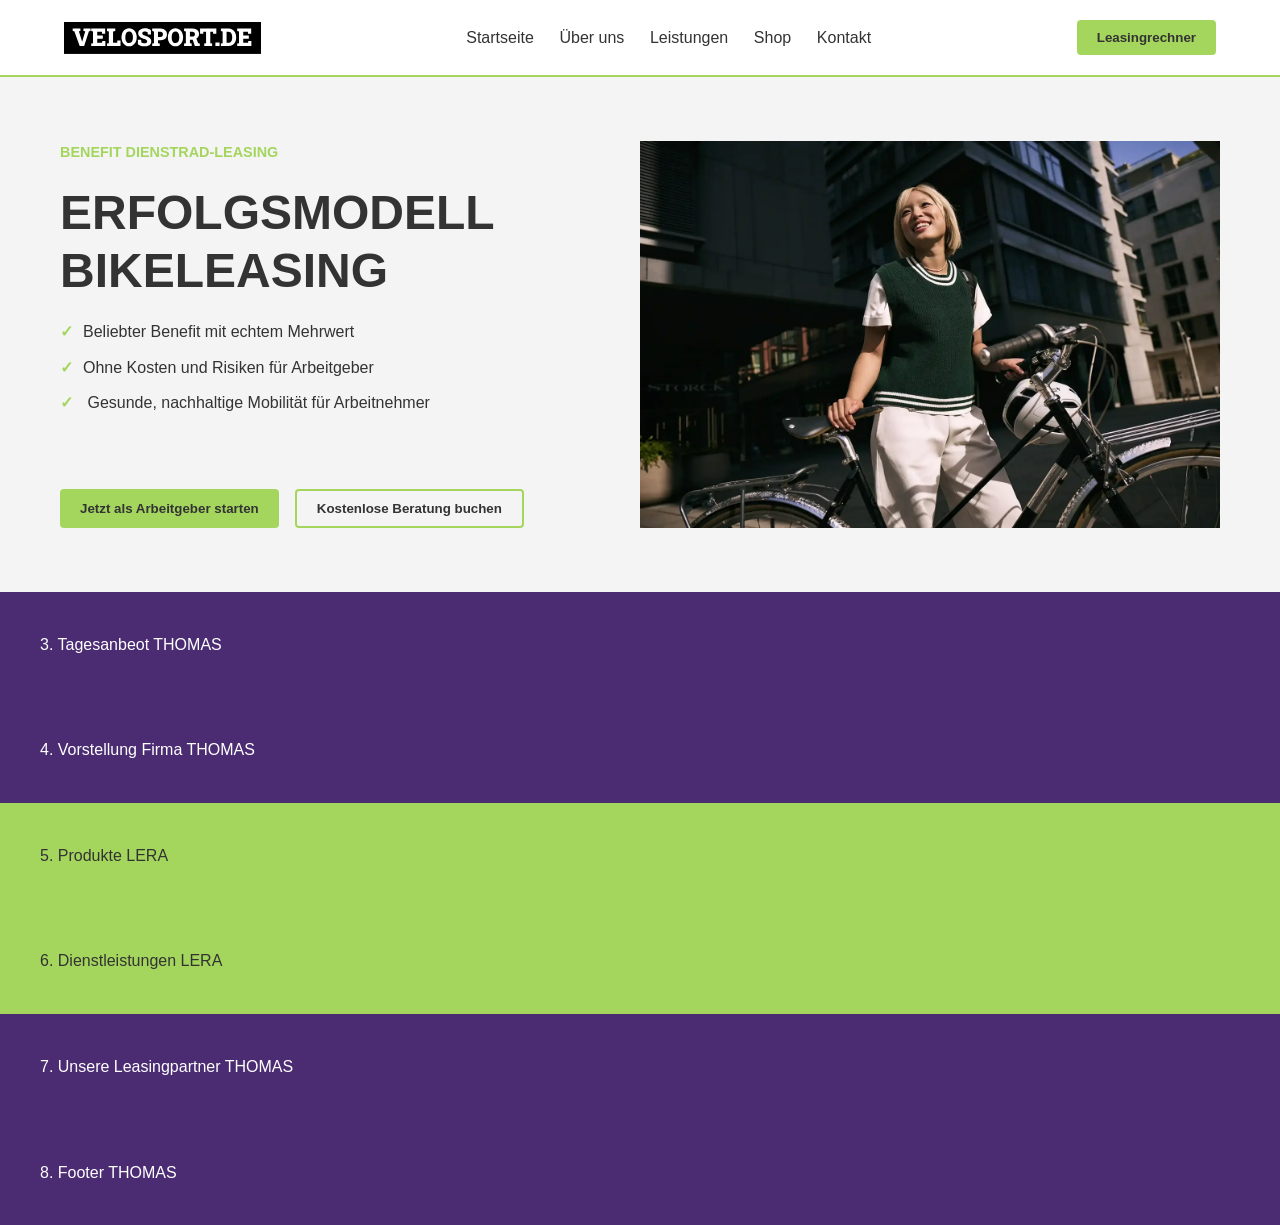
==== index.html @ 78e39562 "Merge pull request #1 from LeraChuiko/feature/header-hero add Header and Hero blocks" ====
<!doctype html>
<html lang="en">
    <head>
        <meta charset="UTF-8" />
        <link rel="stylesheet" href="style.css" />
        <title>Velosport</title>
    </head>
    <body>
        <header class="header">
            <a href="#" class="logo">
                <img src="images/logo.svg" alt="Velosport Logo" />
            </a>
            <nav class="nav-menu">
                <a href="#">Startseite</a>
                <a href="#">Über uns</a>
                <a href="#">Leistungen</a>
                <a href="#">Shop</a>
                <a href="#">Kontakt</a>
            </nav>
            <button class="btn-primary">Leasingrechner</button>
        </header>

        <main>
            <section class="hero">
                <div class="container hero-container">
                    <div class="hero-content">
                        <span class="hero-subtitle"
                            >BENEFIT DIENSTRAD-LEASING</span
                        >
                        <h1>ERFOLGSMODELL BIKELEASING</h1>
                        <ul class="hero-features">
                            <li>Beliebter Benefit mit echtem Mehrwert</li>
                            <li>Ohne Kosten und Risiken für Arbeitgeber</li>
                            <li>
                                Gesunde, nachhaltige Mobilität für Arbeitnehmer
                            </li>
                        </ul>
                        <div class="hero-buttons">
                            <button class="btn-primary">
                                Jetzt als Arbeitgeber starten
                            </button>
                            <button class="btn-secondary">
                                Kostenlose Beratung buchen
                            </button>
                        </div>
                    </div>

                    <div class="hero-image">
                        <img src="images/hero.webp" alt="Person mit Fahrrad" />
                    </div>
                </div>
            </section>

            <section class="tagesanbeot">
                <p>3. Tagesanbeot THOMAS</p>
            </section>

            <section class="vorstellung">
                <p>4. Vorstellung Firma THOMAS</p>
            </section>

            <section class="produkte">
                <p>5. Produkte LERA</p>
            </section>

            <section class="dienstleistungen">
                <p>6. Dienstleistungen LERA</p>
            </section>

            <section class="partner">
                <p>7. Unsere Leasingpartner THOMAS</p>
            </section>
        </main>

        <footer class="footer">
            <p>8. Footer THOMAS</p>
        </footer>
    </body>
</html>
---- style.css ----
:root {
    /* Color Palette */
    --brand-green: #a4d65e; /* Primary button color */
    --brand-purple: #4b2c73; /* Header and navigation background */
    --brand-dark: #333333; /* Headings and primary text */
    --text-grey: #666666; /* Secondary text */
    --bg-light: #ffffff; /* Main background */
    --white: #ffffff;

    /* Typography */
    --font-main: 'Segoe UI', sans-serif;

    /* max contend Width */
    --container-width: 1200px;
}

/* Global Reset */
* {
    margin: 0;
    padding: 0;
    box-sizing: border-box;
}

body {
    display: flex;
    flex-direction: column;
    min-height: 100vh; /* min Height 100% of Window */
    font-family: var(--font-main);
    color: var(--brand-dark);
    background-color: var(--bg-light);
    line-height: 1.6;
}
main {
    flex: 1; /* Wenn genügend Inhalt vorhanden ist, befindet sich die Fußzeile am unteren Rand. */
}

/* Reusable Components */
.btn-primary {
    display: inline-block;
    padding: 10px 20px;
    background-color: var(--brand-green);
    color: var(--brand-dark); /* Text */
    text-decoration: none;
    border-radius: 4px;
    font-weight: bold;
    border: none;
    cursor: pointer;
}

.container {
    max-width: var(--container-width);
    margin: 0 auto;
    padding: 0 20px;
}

/* Hier können wir spielen */

/* 1. Header LERA */
.header {
    background-color: var(--white);
    border-bottom: 2px solid var(--brand-green);
    display: flex;
    justify-content: space-between;
    align-items: center;
    padding: 1.25rem 5%;
    position: sticky;
    top: 0;
    z-index: 1000;
}

.nav-menu {
    display: flex;
    gap: 2vw;
}

.nav-menu a {
    text-decoration: none;
    color: var(--brand-dark);
    font-weight: 300;
}

.nav-menu a:hover {
    color: #6a1b9a;
}

.logo img {
    height: 2rem;
    display: flex;
    align-items: center;
}

.btn-primary:hover {
    box-shadow: 0 4px 8px rgba(0, 0, 0, 0.2);
}

/* 2. Hero LERA */
.hero {
    background-color: #f4f4f4;
    padding: 4rem 0;
}

.hero-container {
    display: flex;
    align-items: stretch;
    max-width: 75rem;
}

.hero-content {
    flex: 1;
    display: flex;
    flex-direction: column;
    justify-content: space-between;
    min-height: 20rem;
}

.hero-image {
    flex: 1;
    overflow: hidden;
    min-height: 20rem;
}

.hero-image img {
    width: 100%;
    height: 100%;
    object-fit: cover;
    display: block;
}

.hero-subtitle {
    color: var(--brand-green);
    font-weight: 700;
    text-transform: uppercase;
    font-size: 0.9rem;
}

h1 {
    font-size: 3rem;
    margin: 20px 0;
    line-height: 1.2;
}

.hero-features {
    list-style: none;
    margin-bottom: 1.875rem;
}

.hero-features li {
    margin-bottom: 0.625rem;
}

.hero-features li::before {
    content: '✓';
    color: var(--brand-green);
    margin-right: 0.625rem;
    font-weight: bold;
}

.hero-buttons {
    display: flex;
    gap: 1rem;
    margin-top: auto;
}

.btn-secondary {
    background-color: transparent;
    color: var(--brand-dark);
    border: 0.125rem solid var(--brand-green);
    padding: 0.625rem 1.25rem;
    cursor: pointer;
    font-weight: 500;
    font-weight: bold;
    border-radius: 0.25rem;
}

.btn-secondary:hover {
    background-color: var(--brand-green);
    color: var(--brand-dark);
    box-shadow: 0 0.25rem 0.5rem rgba(0, 0, 0, 0.2);
}

@media (max-width: 62rem) {
    .header {
        flex-direction: column;
        gap: 1.5rem;
        padding: 1rem 5%;
    }
    .logo {
        width: 100%;
        display: flex;
        justify-content: center;
    }

    .logo img {
        width: 90%;
        height: auto;
        max-width: 18.75rem;
    }

    .nav-menu {
        flex-direction: row;
        gap: 1.5rem;
        justify-content: center;
        flex-wrap: wrap;
    }

    .hero-container {
        flex-direction: column-reverse;
        padding: 1.5rem 1rem;
    }

    .hero-image {
        width: 100%;
        min-height: 15rem;
    }

    .hero-content {
        width: 100%;
        min-height: auto;
        margin-top: 1.5rem;
    }

    .hero-buttons {
        flex-direction: column;
        width: 100%;
        margin-top: 2rem;
    }

    .hero-buttons button {
        width: 100%;
    }

    .btn-primary,
    .btn-secondary {
        min-height: 2.75rem;
        display: flex;
        align-items: center;
        justify-content: center;
        padding: 0 1.5rem;
        font-size: 1rem;
        border-radius: 0.25rem;
    }

    .hero-subtitle {
        font-size: 2rem;
        letter-spacing: 0.05rem;
        margin-bottom: 1rem;
        display: block;
        margin: 0 0 0;
    }
}

/* 3. Tagesanbeot THOMAS */
.tagesanbeot {
    background-color: var(--brand-purple);
    color: var(--white);
    padding: 40px;
}

/* 4. Vorstellung Firma THOMAS */
.vorstellung {
    background-color: var(--brand-purple);
    color: var(--white);
    padding: 40px;
}

/* 5. Producte LERA */
.produkte {
    background-color: var(--brand-green);
    padding: 40px;
}

/* 6. Dienstleistungen LERA */
.dienstleistungen {
    background-color: var(--brand-green);
    padding: 40px;
}

/* 7. Unsere Leasingpartner THOMAS */
.partner {
    background-color: var(--brand-purple);
    color: var(--white);
    padding: 40px;
}

/* 8. Footer: Thomas */
.footer {
    background-color: var(--brand-purple);
    color: var(--white);
    padding: 40px;
}
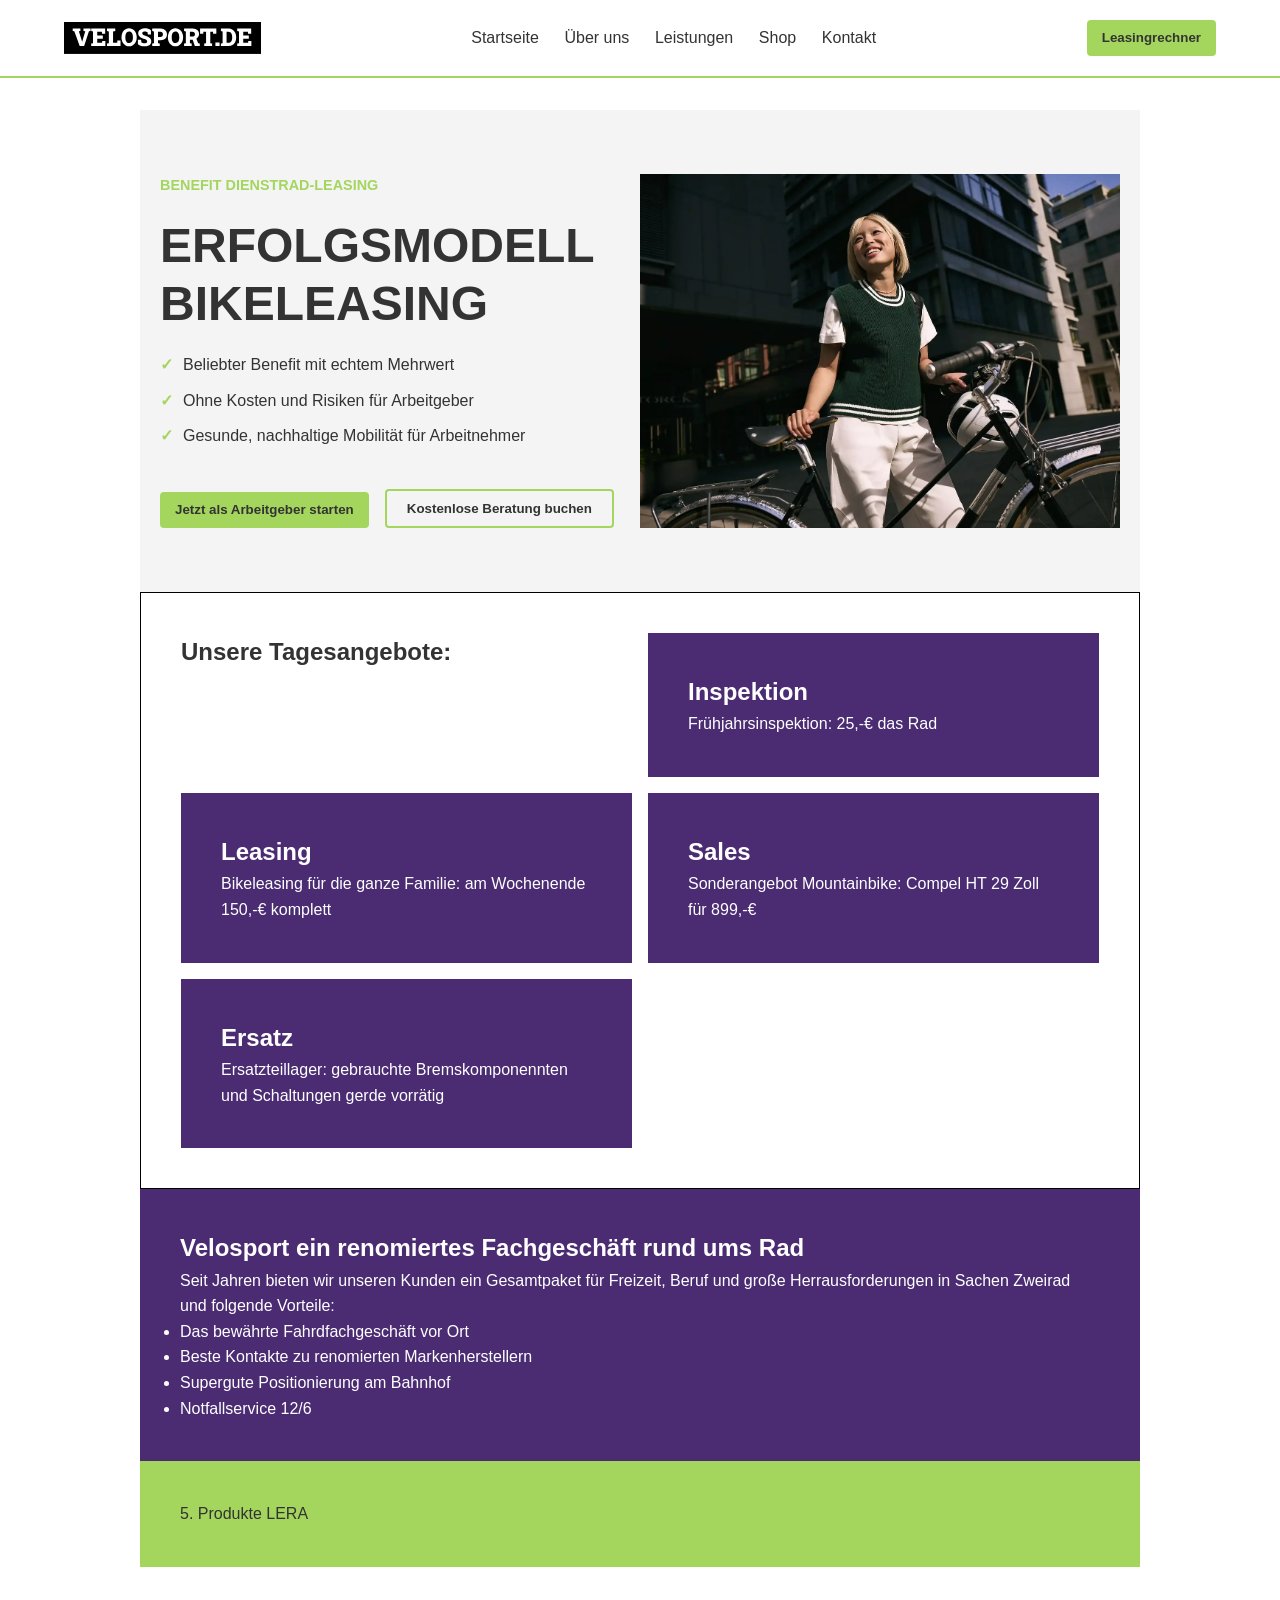
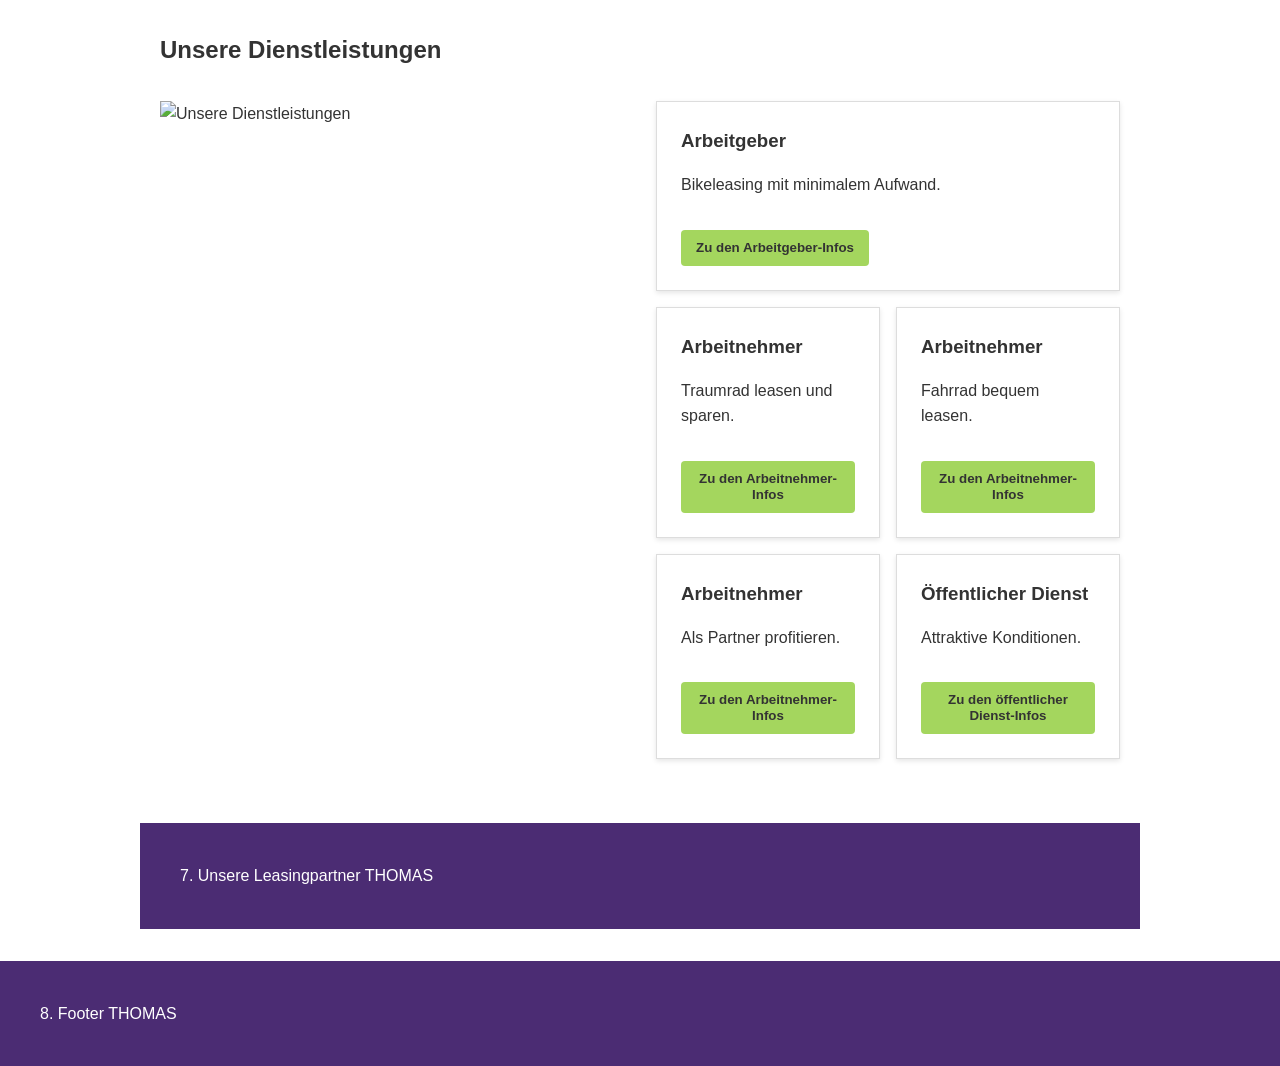
==== commit 0e7ef283: "Merge pull request #5 from LeraChuiko/feature/products-services Services is ready" ====
--- a/index.html
+++ b/index.html
@@ -31,8 +31,7 @@
                         <ul class="hero-features">
                             <li>Beliebter Benefit mit echtem Mehrwert</li>
                             <li>Ohne Kosten und Risiken für Arbeitgeber</li>
-                            <li>
-                                Gesunde, nachhaltige Mobilität für Arbeitnehmer
+                            <li>Gesunde, nachhaltige Mobilität für Arbeitnehmer
                             </li>
                         </ul>
                         <div class="hero-buttons">
@@ -51,24 +50,71 @@
                 </div>
             </section>
 
-            <section class="tagesanbeot">
-                <p>3. Tagesanbeot THOMAS</p>
-            </section>
+            <section class="offer-container">
+                  <h2>Unsere Tagesangebote:</h2>
+                  <article class="offers">
+                    <h2>Inspektion</h2>
+                    <p>Frühjahrsinspektion: 25,-€ das Rad</p>
+                </article>
+                <article class="offers">
+                    <h2>Leasing</h2>
+                    <p>Bikeleasing für die ganze Familie: am Wochenende 150,-€ komplett</p>
+                </article>
+                 <article class="offers">
+                    <h2>Sales</h2>
+                    <p>Sonderangebot Mountainbike: Compel HT 29 Zoll für 899,-€</p>
+                 </article>
+                <article class="offers">
+                    <h2>Ersatz</h2>
+                    <p>Ersatzteillager: gebrauchte Bremskomponennten und Schaltungen gerde vorrätig</p>
+                </article>
+      </section>
 
-            <section class="vorstellung">
-                <p>4. Vorstellung Firma THOMAS</p>
-            </section>
+           <section class="introduction">
+        <h2>Velosport ein renomiertes Fachgeschäft rund ums Rad</h2>
+        <p>Seit Jahren bieten wir unseren Kunden ein Gesamtpaket für Freizeit, Beruf und große Herrausforderungen in Sachen Zweirad und folgende Vorteile:</p>
+         <p>
+                <ul>
+                    <li>Das bewährte Fahrdfachgeschäft vor Ort</li>
+                    <li>Beste Kontakte zu renomierten Markenherstellern</li>
+                    <li>Supergute Positionierung am Bahnhof</li>
+                    <li>Notfallservice 12/6</li>
+                </ul>
+             </p>   
+
+
+      </section>
+
 
             <section class="produkte">
                 <p>5. Produkte LERA</p>
             </section>
 
             <section class="dienstleistungen">
-                <p>6. Dienstleistungen LERA</p>
+                <div class="container">
+                    <h2>Unsere Dienstleistungen</h2>
+
+                    <div class="services-wrapper">
+                        <div class="services-image">
+                            <img
+                                src="images/dienstleistungen.jpg"
+                                alt="Unsere Dienstleistungen"
+                            />
+                        </div>
+                    
+                        <div class="services-grid">
+                            <div class="service-card"><h3>Arbeitgeber</h3><p>Bikeleasing mit minimalem Aufwand.</p> <button class="btn-primary">Zu den Arbeitgeber-Infos</button></div>
+                            <div class="service-card"><h3>Arbeitnehmer</h3><p>Traumrad leasen und sparen.</p><button class="btn-primary">Zu den Arbeitnehmer-Infos</button></div>
+                            <div class="service-card"><h3>Arbeitnehmer</h3><p>Fahrrad bequem leasen.</p><button class="btn-primary">Zu den Arbeitnehmer-Infos</button></div>
+                            <div class="service-card"><h3>Arbeitnehmer</h3><p>Als Partner profitieren.</p><button class="btn-primary">Zu den Arbeitnehmer-Infos</button></div>
+                            <div class="service-card"><h3>Öffentlicher Dienst</h3><p>Attraktive Konditionen.</p><button class="btn-primary">Zu den öffentlicher Dienst-Infos</button></div>
+                        </div>
+                    </div>
+                </div>
             </section>
 
             <section class="partner">
-                <p>7. Unsere Leasingpartner THOMAS</p>
+                <p>7. Unsere Leasingpartner THOMAS</p>
             </section>
         </main>
 
--- a/style.css
+++ b/style.css
@@ -32,12 +32,16 @@
 }
 main {
     flex: 1; /* Wenn genügend Inhalt vorhanden ist, befindet sich die Fußzeile am unteren Rand. */
+    width: 90%;
+    max-width: 1000px;
+    margin: 0 auto;
+    padding: 2rem 0;
 }
 
 /* Reusable Components */
 .btn-primary {
     display: inline-block;
-    padding: 10px 20px;
+    padding: 10px 15px;
     background-color: var(--brand-green);
     color: var(--brand-dark); /* Text */
     text-decoration: none;
@@ -45,6 +49,18 @@
     font-weight: bold;
     border: none;
     cursor: pointer;
+    font-size: 0, 5rem;
+    /* font-family: inherit;*/
+    text-align: center;
+    margin-top: auto;
+
+    white-space: normal;
+    line-height: 1.2;
+}
+
+button.btn-primary {
+    appearance: none;
+    -webkit-appearance: none;
 }
 
 .container {
@@ -250,19 +266,37 @@
 }
 
 /* 3. Tagesanbeot THOMAS */
-.tagesanbeot {
+.offers {
     background-color: var(--brand-purple);
     color: var(--white);
     padding: 40px;
 }
 
+.offer-container {
+    border: 1px solid black;
+    display: grid;
+    /*grid-template-columns: 1fr 1fr 1fr;*/
+    grid-template-columns: repeat(auto-fit, minmax(350px, 1fr));
+    /*grid-template-columns: repeat(3, 1fr);*/
+    /*grid-template-rows: 1fr 2fr;*/
+    gap: 1rem;
+    padding: 40px;
+}
+
+.offer {
+    background-color: white;
+    border: 1px solid #dddddd;
+    padding: 1.5rem;
+    text-align: center;
+    /* margin-bottom: 1rem; */
+}
+
 /* 4. Vorstellung Firma THOMAS */
-.vorstellung {
+.introduction {
     background-color: var(--brand-purple);
     color: var(--white);
     padding: 40px;
 }
-
 /* 5. Producte LERA */
 .produkte {
     background-color: var(--brand-green);
@@ -271,8 +305,66 @@
 
 /* 6. Dienstleistungen LERA */
 .dienstleistungen {
-    background-color: var(--brand-green);
-    padding: 40px;
+    padding: 4rem 0;
+}
+
+.services-wrapper {
+    display: grid;
+    grid-template-columns: 1fr 1fr;
+    gap: 2rem;
+    align-items: start;
+}
+
+.services-grid {
+    display: grid;
+    grid-template-columns: 1fr 1fr;
+    gap: 1rem;
+}
+
+.service-card:first-child {
+    grid-column: span 2;
+}
+
+.service-card {
+    background-color: var(--white);
+    border: 1px solid #ddd;
+    padding: 1.5rem;
+    box-shadow: 0 2px 5px rgba(0, 0, 0, 0.1);
+    text-align: left;
+    display: flex;
+    flex-direction: column;
+    align-items: flex-start;
+    gap: 1rem;
+    height: 100%;
+}
+.service-card:hover {
+    box-shadow: 0 8px 15px rgba(0, 0, 0, 0.2);
+    cursor: pointer;
+    border: 2px solid var(--brand-green);
+}
+
+.service-card p {
+    margin-bottom: 1rem;
+}
+
+.services-image {
+    height: 100%;
+}
+
+.services-image img {
+    width: 100%;
+    height: 100%;
+    object-fit: cover;
+    display: block;
+}
+.dienstleistungen h2 {
+    margin-bottom: 2rem;
+}
+
+@media (max-width: 768px) {
+    .services-wrapper {
+        grid-template-columns: 1fr;
+    }
 }
 
 /* 7. Unsere Leasingpartner THOMAS */
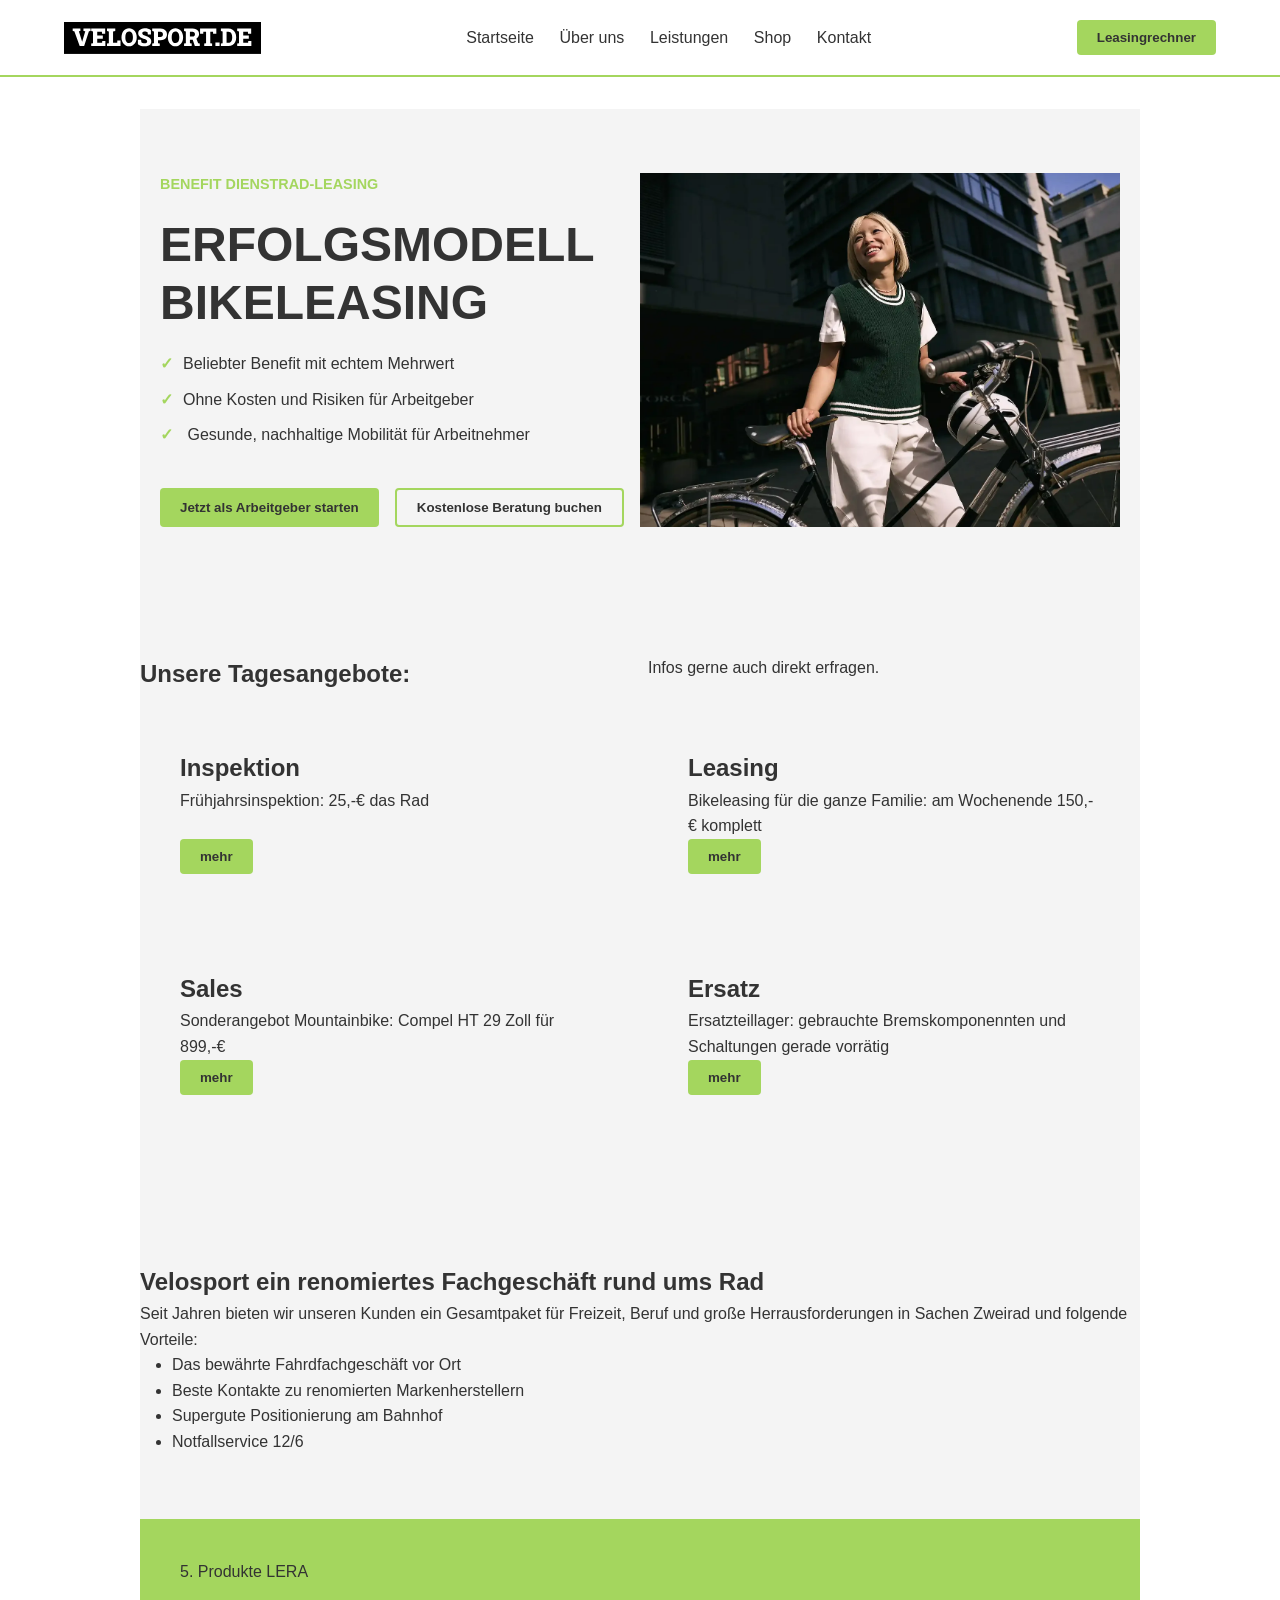
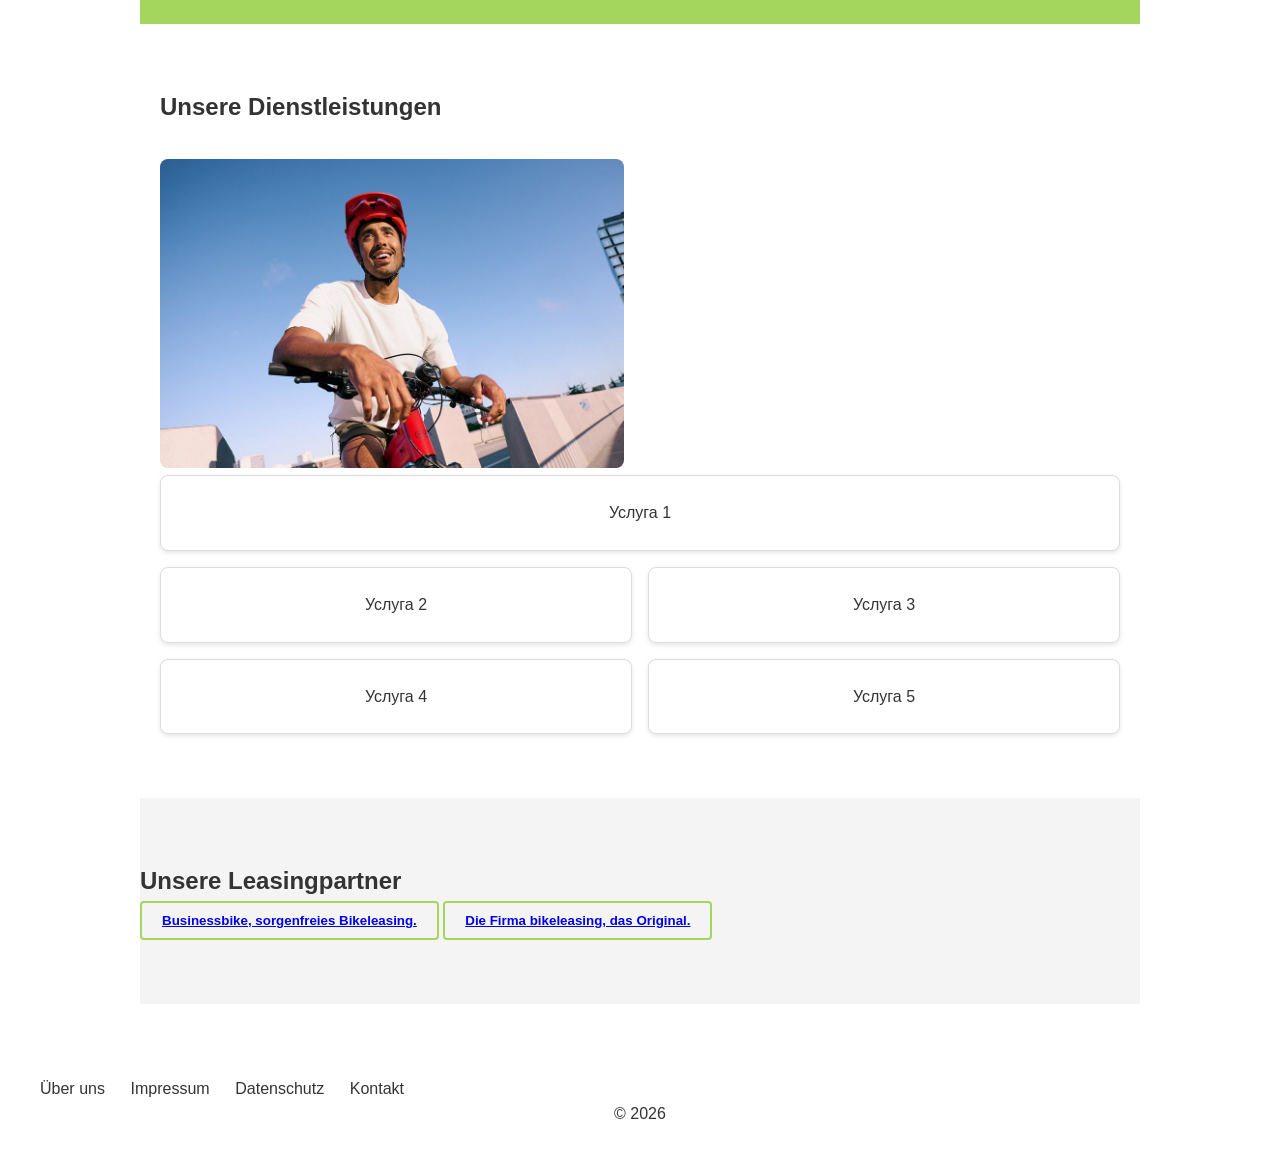
==== commit 56927822: "Add 7 u 8 Partner und Footer" ====
--- a/index.html
+++ b/index.html
@@ -24,14 +24,13 @@
             <section class="hero">
                 <div class="container hero-container">
                     <div class="hero-content">
-                        <span class="hero-subtitle"
-                            >BENEFIT DIENSTRAD-LEASING</span
-                        >
+                        <span class="hero-subtitle">BENEFIT DIENSTRAD-LEASING</span>
                         <h1>ERFOLGSMODELL BIKELEASING</h1>
                         <ul class="hero-features">
                             <li>Beliebter Benefit mit echtem Mehrwert</li>
                             <li>Ohne Kosten und Risiken für Arbeitgeber</li>
-                            <li>Gesunde, nachhaltige Mobilität für Arbeitnehmer
+                            <li>
+                                Gesunde, nachhaltige Mobilität für Arbeitnehmer
                             </li>
                         </ul>
                         <div class="hero-buttons">
@@ -52,38 +51,50 @@
 
             <section class="offer-container">
                   <h2>Unsere Tagesangebote:</h2>
-                  <article class="offers">
+                  <p>Infos gerne auch direkt erfragen.</p>
+                <article class="offers">
                     <h2>Inspektion</h2>
                     <p>Frühjahrsinspektion: 25,-€ das Rad</p>
+                    <br>
+                    <button class="btn-primary">
+                    mehr
+                  </button>
                 </article>
                 <article class="offers">
                     <h2>Leasing</h2>
                     <p>Bikeleasing für die ganze Familie: am Wochenende 150,-€ komplett</p>
+                    <button class="btn-primary">
+                    mehr
+                  </button>
                 </article>
                  <article class="offers">
                     <h2>Sales</h2>
                     <p>Sonderangebot Mountainbike: Compel HT 29 Zoll für 899,-€</p>
+                    <button class="btn-primary">
+                    mehr
+                  </button>
                  </article>
                 <article class="offers">
                     <h2>Ersatz</h2>
-                    <p>Ersatzteillager: gebrauchte Bremskomponennten und Schaltungen gerde vorrätig</p>
+                    <p>Ersatzteillager: gebrauchte Bremskomponennten und Schaltungen gerade vorrätig</p>
+                    <button class="btn-primary">
+                    mehr
+                  </button>
                 </article>
-      </section>
+             </section>
 
            <section class="introduction">
-        <h2>Velosport ein renomiertes Fachgeschäft rund ums Rad</h2>
-        <p>Seit Jahren bieten wir unseren Kunden ein Gesamtpaket für Freizeit, Beruf und große Herrausforderungen in Sachen Zweirad und folgende Vorteile:</p>
-         <p>
+            <h2>Velosport ein renomiertes Fachgeschäft rund ums Rad</h2>
+            <p>Seit Jahren bieten wir unseren Kunden ein Gesamtpaket für Freizeit, Beruf und große Herrausforderungen in Sachen Zweirad und folgende Vorteile:</p>
+            
                 <ul>
                     <li>Das bewährte Fahrdfachgeschäft vor Ort</li>
                     <li>Beste Kontakte zu renomierten Markenherstellern</li>
                     <li>Supergute Positionierung am Bahnhof</li>
                     <li>Notfallservice 12/6</li>
                 </ul>
-             </p>   
-
-
-      </section>
+                
+            </section>
 
 
             <section class="produkte">
@@ -101,25 +112,39 @@
                                 alt="Unsere Dienstleistungen"
                             />
                         </div>
-                    
-                        <div class="services-grid">
-                            <div class="service-card"><h3>Arbeitgeber</h3><p>Bikeleasing mit minimalem Aufwand.</p> <button class="btn-primary">Zu den Arbeitgeber-Infos</button></div>
-                            <div class="service-card"><h3>Arbeitnehmer</h3><p>Traumrad leasen und sparen.</p><button class="btn-primary">Zu den Arbeitnehmer-Infos</button></div>
-                            <div class="service-card"><h3>Arbeitnehmer</h3><p>Fahrrad bequem leasen.</p><button class="btn-primary">Zu den Arbeitnehmer-Infos</button></div>
-                            <div class="service-card"><h3>Arbeitnehmer</h3><p>Als Partner profitieren.</p><button class="btn-primary">Zu den Arbeitnehmer-Infos</button></div>
-                            <div class="service-card"><h3>Öffentlicher Dienst</h3><p>Attraktive Konditionen.</p><button class="btn-primary">Zu den öffentlicher Dienst-Infos</button></div>
-                        </div>
+                    </div>
+                    <div class="services-grid">
+                        <div class="service-card">Услуга 1</div>
+                        <div class="service-card">Услуга 2</div>
+                        <div class="service-card">Услуга 3</div>
+                        <div class="service-card">Услуга 4</div>
+                        <div class="service-card">Услуга 5</div>
                     </div>
                 </div>
             </section>
 
             <section class="partner">
-                <p>7. Unsere Leasingpartner THOMAS</p>
+                <h2>Unsere Leasingpartner</h2>
+                 
+                   <button class="btn-secondary">
+                      <a href="https://www.businessbike.de">Businessbike, sorgenfreies Bikeleasing.</a>
+                  </button>
+               
+                   <button class="btn-secondary">
+                   <a href="https://bikeleasing.de">Die Firma bikeleasing, das Original.</a>
+                  </button>
+                  
             </section>
         </main>
 
         <footer class="footer">
-            <p>8. Footer THOMAS</p>
+             <nav class="nav-menu">
+                <a href="#">Über uns</a>
+                <a href="#">Impressum</a>
+                <a href="#">Datenschutz</a>
+                <a href="#">Kontakt</a>
+            </nav>
+            <p>© 2026</p>
         </footer>
     </body>
 </html>
--- a/style.css
+++ b/style.css
@@ -41,7 +41,7 @@
 /* Reusable Components */
 .btn-primary {
     display: inline-block;
-    padding: 10px 15px;
+    padding: 10px 20px;
     background-color: var(--brand-green);
     color: var(--brand-dark); /* Text */
     text-decoration: none;
@@ -49,18 +49,6 @@
     font-weight: bold;
     border: none;
     cursor: pointer;
-    font-size: 0, 5rem;
-    /* font-family: inherit;*/
-    text-align: center;
-    margin-top: auto;
-
-    white-space: normal;
-    line-height: 1.2;
-}
-
-button.btn-primary {
-    appearance: none;
-    -webkit-appearance: none;
 }
 
 .container {
@@ -194,6 +182,7 @@
     box-shadow: 0 0.25rem 0.5rem rgba(0, 0, 0, 0.2);
 }
 
+
 @media (max-width: 62rem) {
     .header {
         flex-direction: column;
@@ -267,36 +256,46 @@
 
 /* 3. Tagesanbeot THOMAS */
 .offers {
-    background-color: var(--brand-purple);
-    color: var(--white);
+   /* background-color: var(--brand-purple);
+    color: var(--white);*/
     padding: 40px;
 }
 
 .offer-container {
-    border: 1px solid black;
     display: grid;
-    /*grid-template-columns: 1fr 1fr 1fr;*/
     grid-template-columns: repeat(auto-fit, minmax(350px, 1fr));
-    /*grid-template-columns: repeat(3, 1fr);*/
-    /*grid-template-rows: 1fr 2fr;*/
     gap: 1rem;
     padding: 40px;
+    background-color: #f4f4f4;
+    padding: 4rem 0;
+ 
 }
 
 .offer {
     background-color: white;
-    border: 1px solid #dddddd;
     padding: 1.5rem;
     text-align: center;
-    /* margin-bottom: 1rem; */
-}
+}
+
+button {
+  border-radius: 1rem;
+  border: 0.3rem solid color(gray); 
+}
+
 
 /* 4. Vorstellung Firma THOMAS */
 .introduction {
-    background-color: var(--brand-purple);
-    color: var(--white);
-    padding: 40px;
-}
+   /* background-color: var(--brand-purple);
+    color: var(--white);*/
+    padding: 40px;
+    background-color: #f4f4f4;
+    padding: 4rem 0;
+}
+
+.introduction ul {
+   padding: 0 2rem; 
+}
+
 /* 5. Producte LERA */
 .produkte {
     background-color: var(--brand-green);
@@ -305,62 +304,49 @@
 
 /* 6. Dienstleistungen LERA */
 .dienstleistungen {
-    padding: 4rem 0;
+    padding: 4rem 0; /* Отступ всего раздела от соседей сверху/снизу */
 }
 
 .services-wrapper {
     display: grid;
     grid-template-columns: 1fr 1fr;
-    gap: 2rem;
+    gap: 2rem; 
     align-items: start;
 }
 
 .services-grid {
     display: grid;
+
     grid-template-columns: 1fr 1fr;
     gap: 1rem;
 }
 
+
+/* Делаем первую услугу «главной» на всю ширину */
 .service-card:first-child {
     grid-column: span 2;
 }
 
+/* Оформление самих «плиток» */
 .service-card {
     background-color: var(--white);
     border: 1px solid #ddd;
     padding: 1.5rem;
-    box-shadow: 0 2px 5px rgba(0, 0, 0, 0.1);
-    text-align: left;
-    display: flex;
-    flex-direction: column;
-    align-items: flex-start;
-    gap: 1rem;
-    height: 100%;
-}
-.service-card:hover {
-    box-shadow: 0 8px 15px rgba(0, 0, 0, 0.2);
-    cursor: pointer;
-    border: 2px solid var(--brand-green);
-}
-
-.service-card p {
-    margin-bottom: 1rem;
-}
-
-.services-image {
-    height: 100%;
-}
-
+    border-radius: 8px;
+    box-shadow: 0 2px 5px rgba(0,0,0,0.1);
+    text-align: center;
+}
+
+/* Чтобы картинка не улетала */
 .services-image img {
     width: 100%;
-    height: 100%;
-    object-fit: cover;
-    display: block;
+    height: auto;
+    border-radius: 8px;
 }
 .dienstleistungen h2 {
     margin-bottom: 2rem;
 }
-
+/* Адаптивность: на мобильных всё схлопнется в одну колонку */
 @media (max-width: 768px) {
     .services-wrapper {
         grid-template-columns: 1fr;
@@ -369,14 +355,17 @@
 
 /* 7. Unsere Leasingpartner THOMAS */
 .partner {
-    background-color: var(--brand-purple);
-    color: var(--white);
-    padding: 40px;
+   /* background-color: var(--brand-purple);
+    color: var(--white);*/
+    padding: 40px;
+    background-color: #f4f4f4;
+    padding: 4rem 0;
 }
 
 /* 8. Footer: Thomas */
 .footer {
-    background-color: var(--brand-purple);
-    color: var(--white);
-    padding: 40px;
-}
+    /*background-color: var(--brand-purple);*/
+    /*color: var(--white);*/
+    padding: 40px;
+    text-align: center;
+}
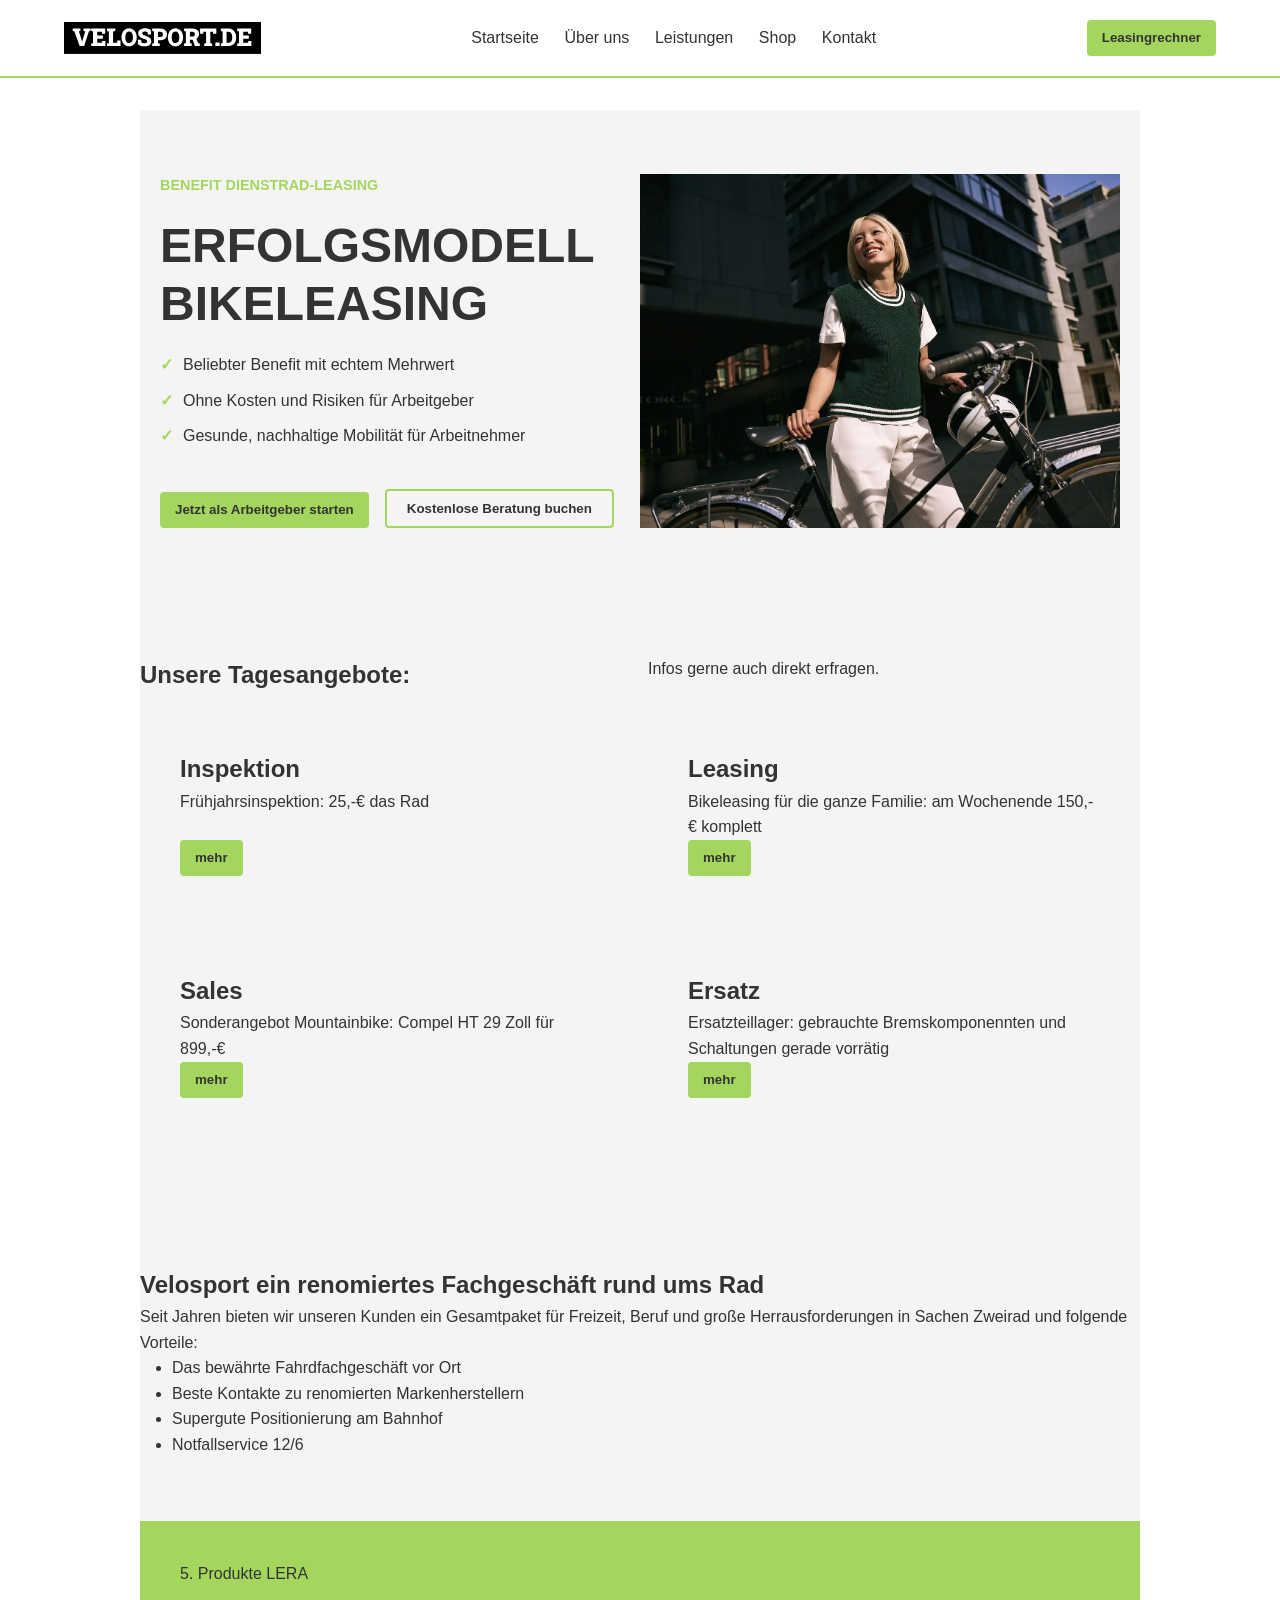
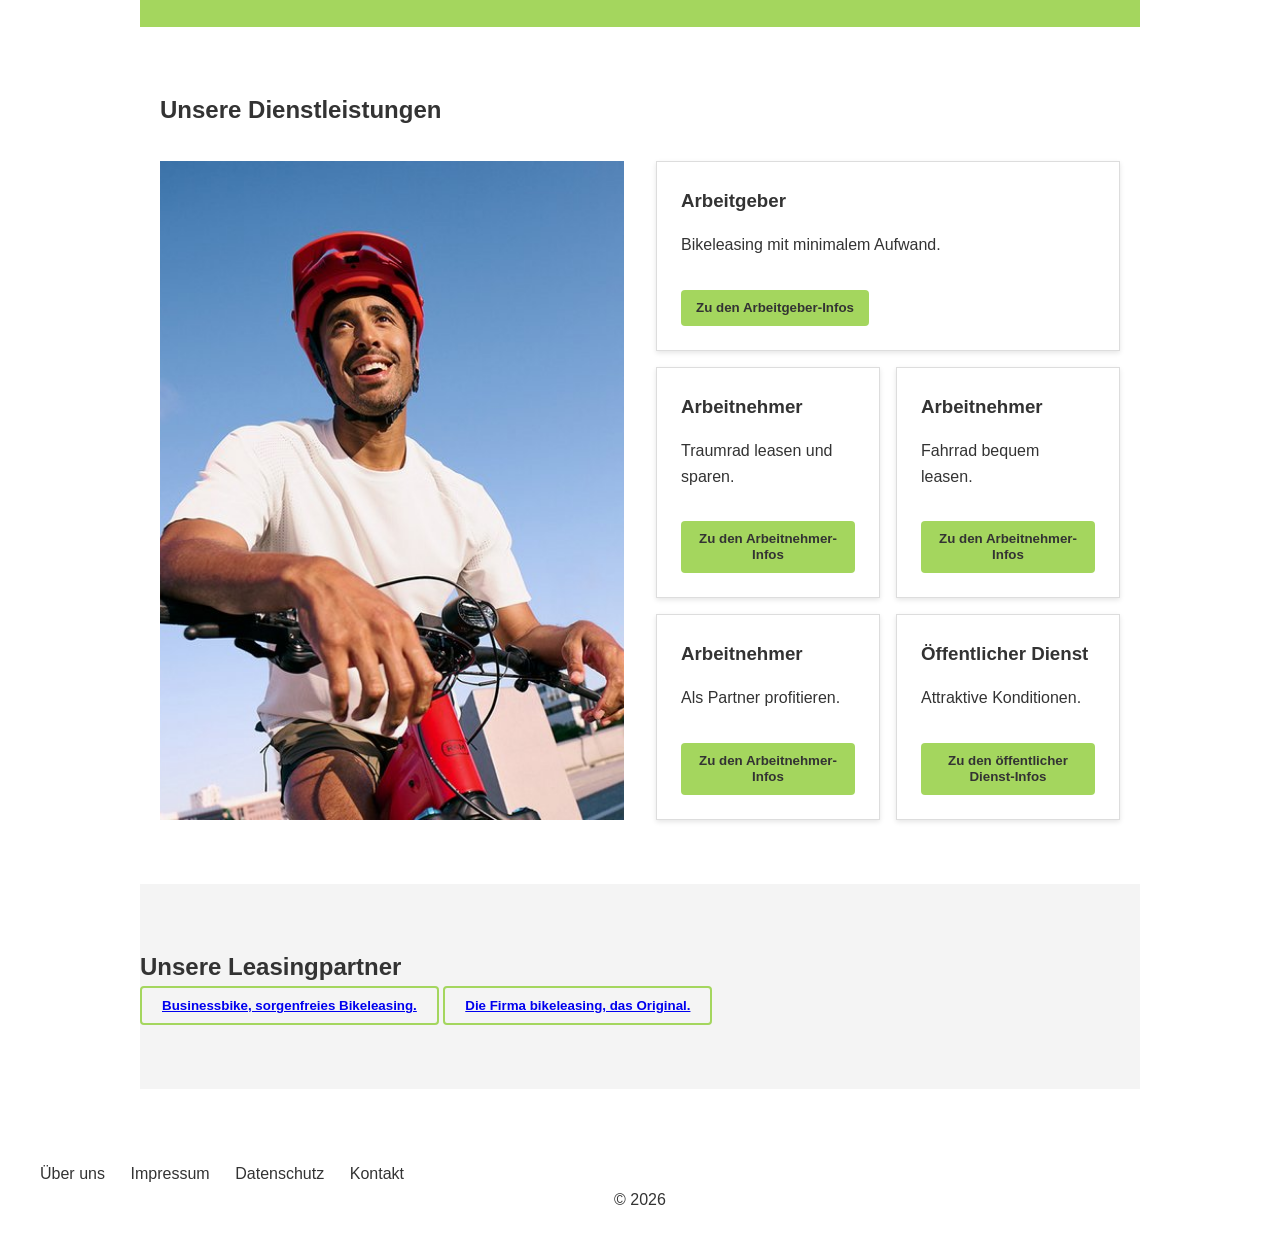
==== commit 5f73a562: "Merge branch 'main' into 2-Entwurf-Thomas" ====
--- a/index.html
+++ b/index.html
@@ -29,8 +29,7 @@
                         <ul class="hero-features">
                             <li>Beliebter Benefit mit echtem Mehrwert</li>
                             <li>Ohne Kosten und Risiken für Arbeitgeber</li>
-                            <li>
-                                Gesunde, nachhaltige Mobilität für Arbeitnehmer
+                            <li>Gesunde, nachhaltige Mobilität für Arbeitnehmer
                             </li>
                         </ul>
                         <div class="hero-buttons">
@@ -112,13 +111,14 @@
                                 alt="Unsere Dienstleistungen"
                             />
                         </div>
-                    </div>
-                    <div class="services-grid">
-                        <div class="service-card">Услуга 1</div>
-                        <div class="service-card">Услуга 2</div>
-                        <div class="service-card">Услуга 3</div>
-                        <div class="service-card">Услуга 4</div>
-                        <div class="service-card">Услуга 5</div>
+                    
+                        <div class="services-grid">
+                            <div class="service-card"><h3>Arbeitgeber</h3><p>Bikeleasing mit minimalem Aufwand.</p> <button class="btn-primary">Zu den Arbeitgeber-Infos</button></div>
+                            <div class="service-card"><h3>Arbeitnehmer</h3><p>Traumrad leasen und sparen.</p><button class="btn-primary">Zu den Arbeitnehmer-Infos</button></div>
+                            <div class="service-card"><h3>Arbeitnehmer</h3><p>Fahrrad bequem leasen.</p><button class="btn-primary">Zu den Arbeitnehmer-Infos</button></div>
+                            <div class="service-card"><h3>Arbeitnehmer</h3><p>Als Partner profitieren.</p><button class="btn-primary">Zu den Arbeitnehmer-Infos</button></div>
+                            <div class="service-card"><h3>Öffentlicher Dienst</h3><p>Attraktive Konditionen.</p><button class="btn-primary">Zu den öffentlicher Dienst-Infos</button></div>
+                        </div>
                     </div>
                 </div>
             </section>
--- a/style.css
+++ b/style.css
@@ -41,7 +41,7 @@
 /* Reusable Components */
 .btn-primary {
     display: inline-block;
-    padding: 10px 20px;
+    padding: 10px 15px;
     background-color: var(--brand-green);
     color: var(--brand-dark); /* Text */
     text-decoration: none;
@@ -49,6 +49,18 @@
     font-weight: bold;
     border: none;
     cursor: pointer;
+    font-size: 0, 5rem;
+    /* font-family: inherit;*/
+    text-align: center;
+    margin-top: auto;
+
+    white-space: normal;
+    line-height: 1.2;
+}
+
+button.btn-primary {
+    appearance: none;
+    -webkit-appearance: none;
 }
 
 .container {
@@ -182,7 +194,6 @@
     box-shadow: 0 0.25rem 0.5rem rgba(0, 0, 0, 0.2);
 }
 
-
 @media (max-width: 62rem) {
     .header {
         flex-direction: column;
@@ -282,7 +293,6 @@
   border: 0.3rem solid color(gray); 
 }
 
-
 /* 4. Vorstellung Firma THOMAS */
 .introduction {
    /* background-color: var(--brand-purple);
@@ -304,49 +314,62 @@
 
 /* 6. Dienstleistungen LERA */
 .dienstleistungen {
-    padding: 4rem 0; /* Отступ всего раздела от соседей сверху/снизу */
+    padding: 4rem 0;
 }
 
 .services-wrapper {
     display: grid;
     grid-template-columns: 1fr 1fr;
-    gap: 2rem; 
+    gap: 2rem;
     align-items: start;
 }
 
 .services-grid {
     display: grid;
-
     grid-template-columns: 1fr 1fr;
     gap: 1rem;
 }
 
-
-/* Делаем первую услугу «главной» на всю ширину */
 .service-card:first-child {
     grid-column: span 2;
 }
 
-/* Оформление самих «плиток» */
 .service-card {
     background-color: var(--white);
     border: 1px solid #ddd;
     padding: 1.5rem;
-    border-radius: 8px;
-    box-shadow: 0 2px 5px rgba(0,0,0,0.1);
-    text-align: center;
-}
-
-/* Чтобы картинка не улетала */
+    box-shadow: 0 2px 5px rgba(0, 0, 0, 0.1);
+    text-align: left;
+    display: flex;
+    flex-direction: column;
+    align-items: flex-start;
+    gap: 1rem;
+    height: 100%;
+}
+.service-card:hover {
+    box-shadow: 0 8px 15px rgba(0, 0, 0, 0.2);
+    cursor: pointer;
+    border: 2px solid var(--brand-green);
+}
+
+.service-card p {
+    margin-bottom: 1rem;
+}
+
+.services-image {
+    height: 100%;
+}
+
 .services-image img {
     width: 100%;
-    height: auto;
-    border-radius: 8px;
+    height: 100%;
+    object-fit: cover;
+    display: block;
 }
 .dienstleistungen h2 {
     margin-bottom: 2rem;
 }
-/* Адаптивность: на мобильных всё схлопнется в одну колонку */
+
 @media (max-width: 768px) {
     .services-wrapper {
         grid-template-columns: 1fr;
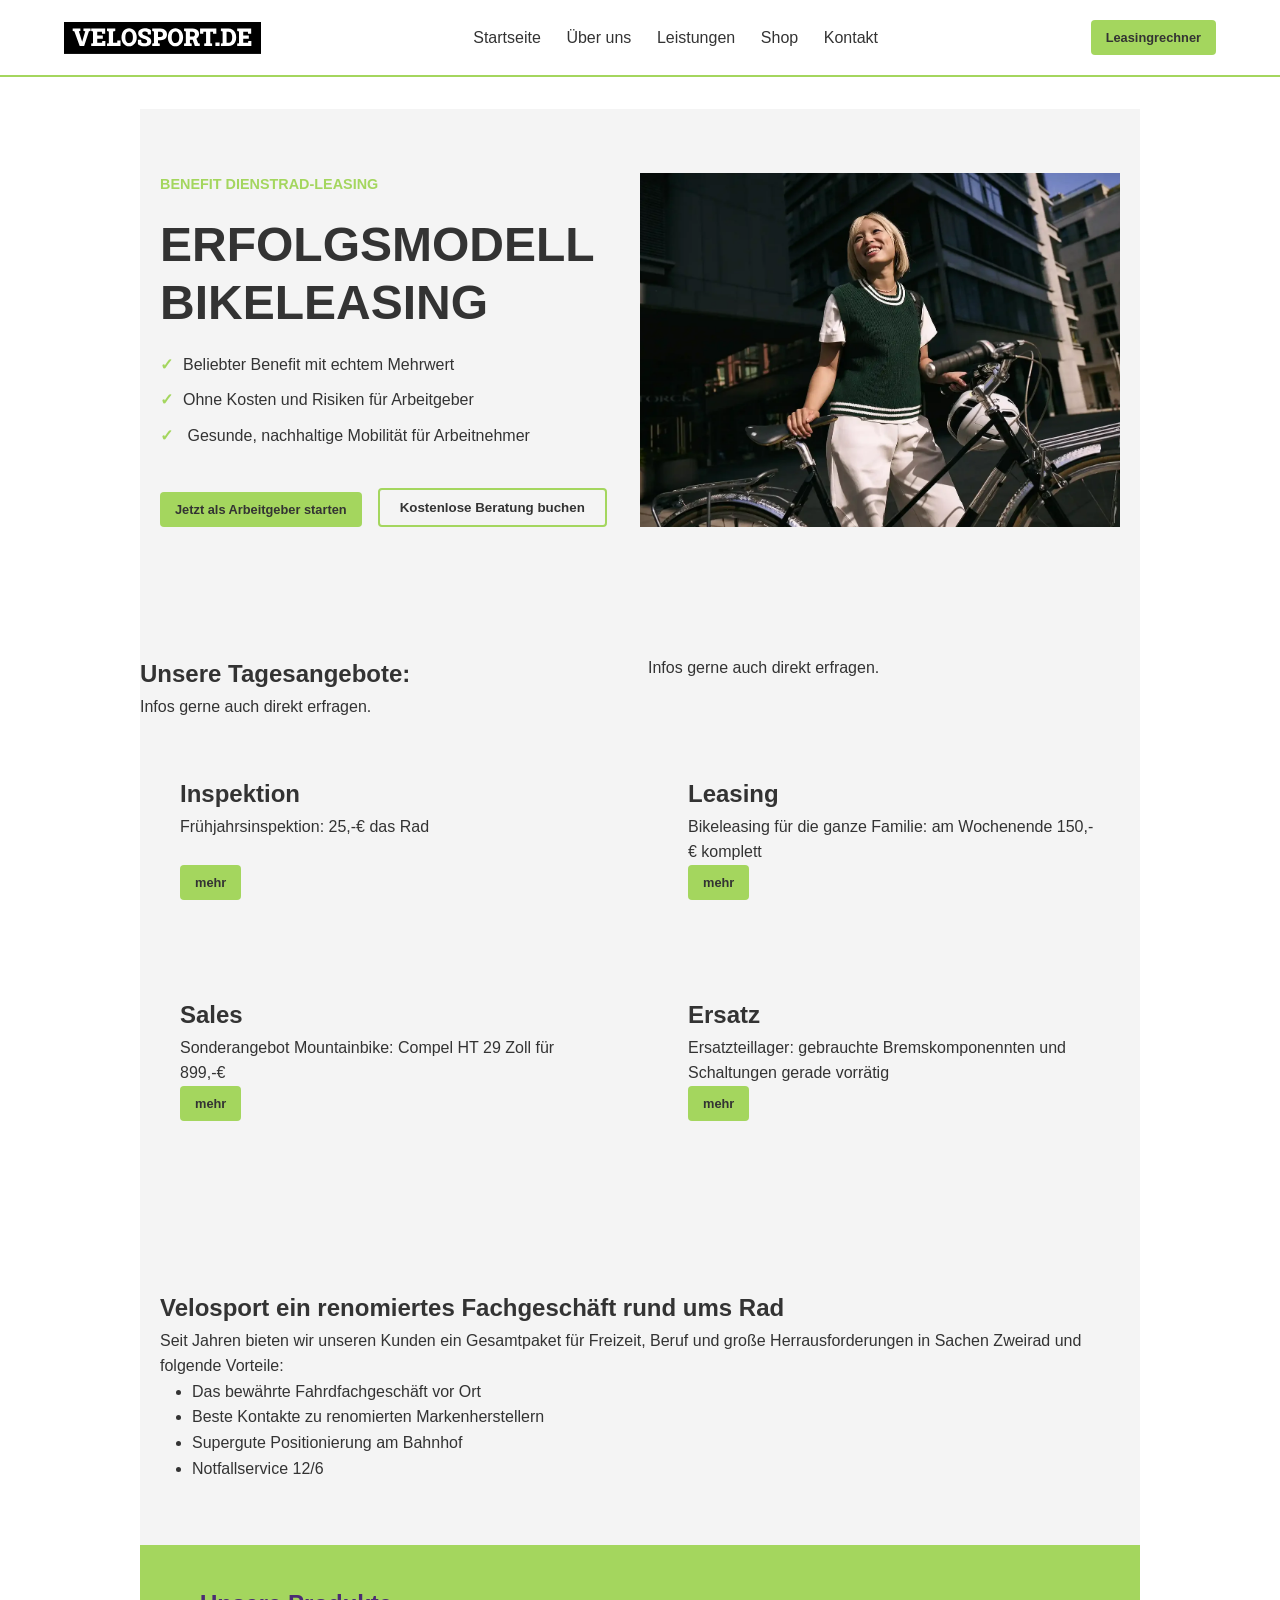
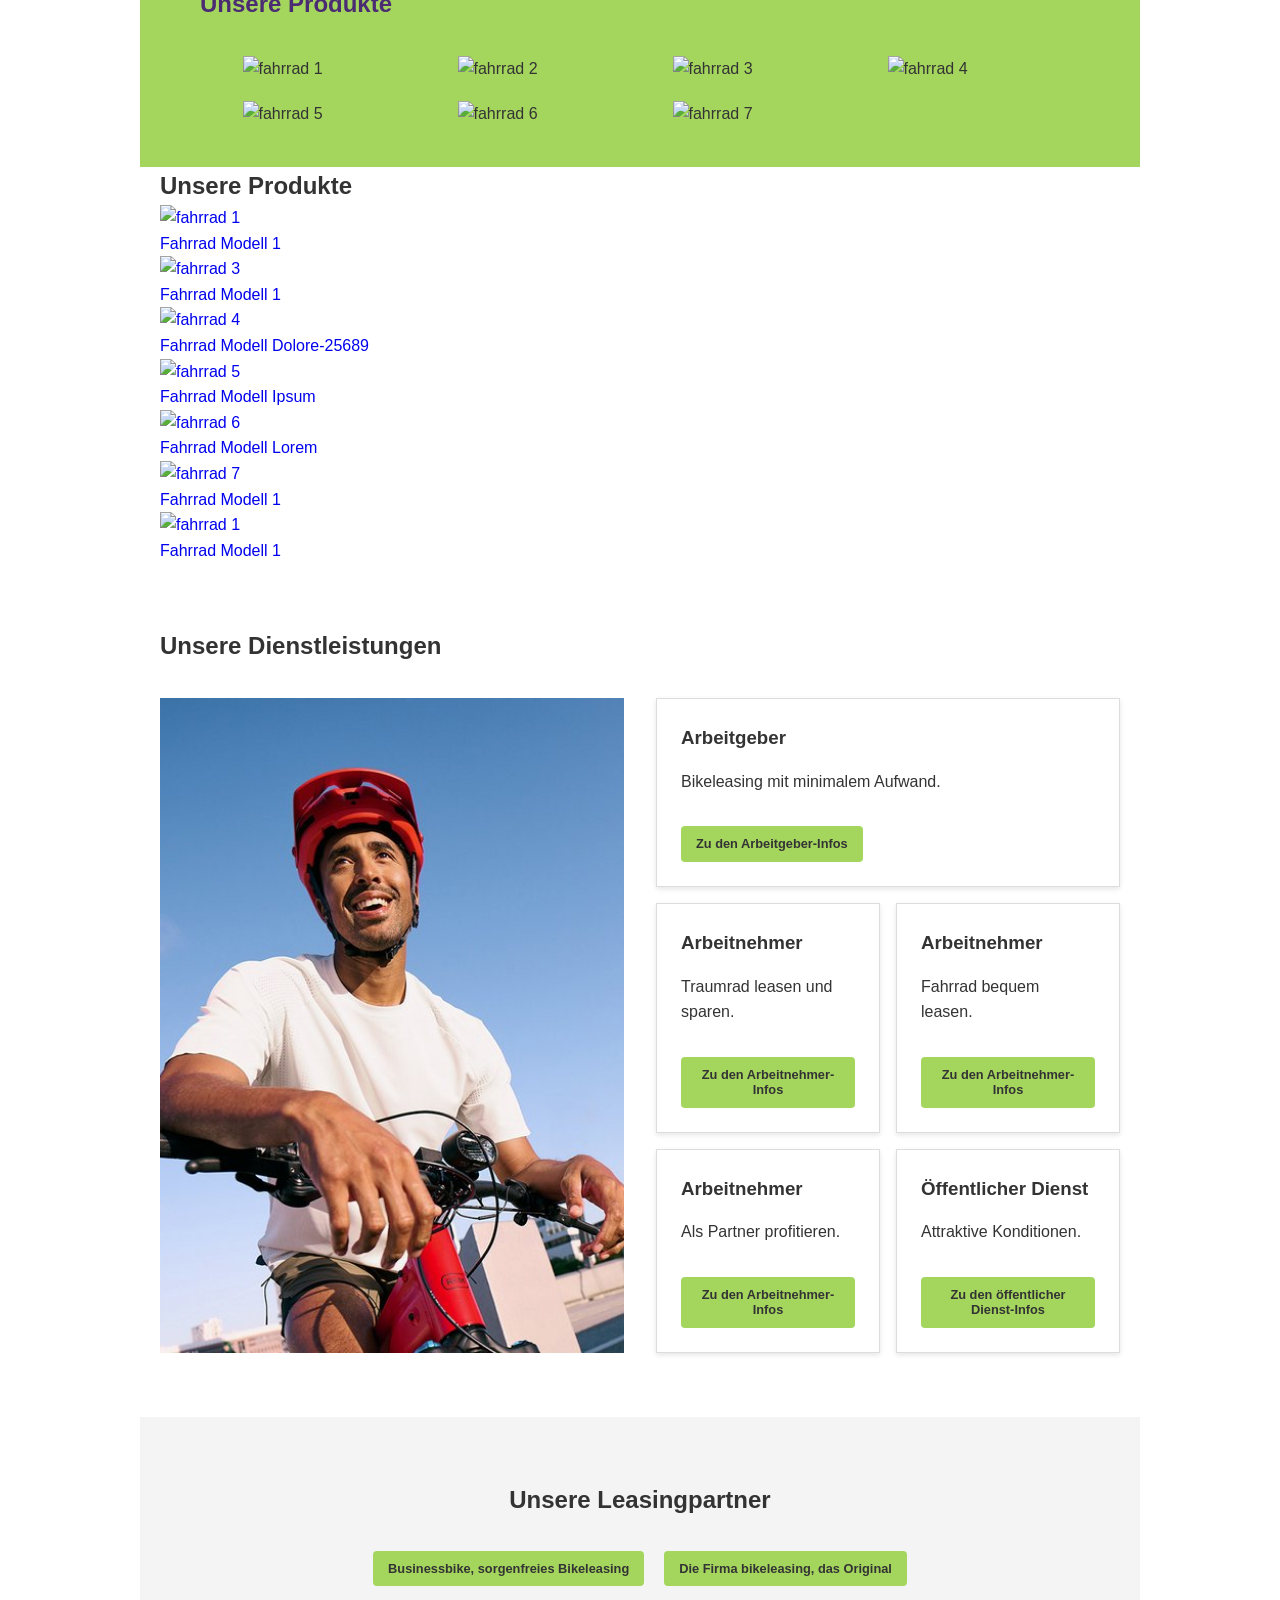
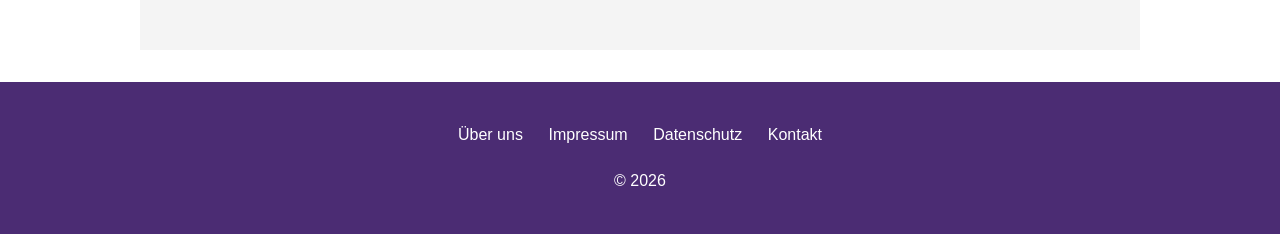
==== commit dcbb73d0: "Bearbeiten Production section mit TeilWind" ====
--- a/index.html
+++ b/index.html
@@ -3,6 +3,20 @@
     <head>
         <meta charset="UTF-8" />
         <link rel="stylesheet" href="style.css" />
+        <script src="https://cdn.tailwindcss.com"></script>
+        <style>
+            /* Это исправит все ссылки внутри карточек */
+            a {
+                text-decoration: none !important;
+            }
+        </style>
+        <script>
+            tailwind.config = {
+                corePlugins: {
+                    preflight: false, // Это отключит «сброс» стилей, и сайт станет прежним
+                },
+            }
+        </script>
         <title>Velosport</title>
     </head>
     <body>
@@ -24,12 +38,15 @@
             <section class="hero">
                 <div class="container hero-container">
                     <div class="hero-content">
-                        <span class="hero-subtitle">BENEFIT DIENSTRAD-LEASING</span>
+                        <span class="hero-subtitle"
+                            >BENEFIT DIENSTRAD-LEASING</span
+                        >
                         <h1>ERFOLGSMODELL BIKELEASING</h1>
                         <ul class="hero-features">
                             <li>Beliebter Benefit mit echtem Mehrwert</li>
                             <li>Ohne Kosten und Risiken für Arbeitgeber</li>
-                            <li>Gesunde, nachhaltige Mobilität für Arbeitnehmer
+                            <li>
+                                Gesunde, nachhaltige Mobilität für Arbeitnehmer
                             </li>
                         </ul>
                         <div class="hero-buttons">
@@ -49,55 +66,205 @@
             </section>
 
             <section class="offer-container">
-                  <h2>Unsere Tagesangebote:</h2>
-                  <p>Infos gerne auch direkt erfragen.</p>
+                <div class="offers-header">
+                    <h2>Unsere Tagesangebote:</h2>
+                    <p>Infos gerne auch direkt erfragen.</p>
+                </div>
+                <p>Infos gerne auch direkt erfragen.</p>
                 <article class="offers">
                     <h2>Inspektion</h2>
                     <p>Frühjahrsinspektion: 25,-€ das Rad</p>
-                    <br>
-                    <button class="btn-primary">
-                    mehr
-                  </button>
+                    <br />
+                    <button class="btn-primary">mehr</button>
                 </article>
                 <article class="offers">
                     <h2>Leasing</h2>
-                    <p>Bikeleasing für die ganze Familie: am Wochenende 150,-€ komplett</p>
-                    <button class="btn-primary">
-                    mehr
-                  </button>
+                    <p>
+                        Bikeleasing für die ganze Familie: am Wochenende 150,-€
+                        komplett
+                    </p>
+                    <button class="btn-primary">mehr</button>
                 </article>
-                 <article class="offers">
+                <article class="offers">
                     <h2>Sales</h2>
-                    <p>Sonderangebot Mountainbike: Compel HT 29 Zoll für 899,-€</p>
-                    <button class="btn-primary">
-                    mehr
-                  </button>
-                 </article>
+                    <p>
+                        Sonderangebot Mountainbike: Compel HT 29 Zoll für 899,-€
+                    </p>
+                    <button class="btn-primary">mehr</button>
+                </article>
                 <article class="offers">
                     <h2>Ersatz</h2>
-                    <p>Ersatzteillager: gebrauchte Bremskomponennten und Schaltungen gerade vorrätig</p>
-                    <button class="btn-primary">
-                    mehr
-                  </button>
+                    <p>
+                        Ersatzteillager: gebrauchte Bremskomponennten und
+                        Schaltungen gerade vorrätig
+                    </p>
+                    <button class="btn-primary">mehr</button>
                 </article>
-             </section>
-
-           <section class="introduction">
-            <h2>Velosport ein renomiertes Fachgeschäft rund ums Rad</h2>
-            <p>Seit Jahren bieten wir unseren Kunden ein Gesamtpaket für Freizeit, Beruf und große Herrausforderungen in Sachen Zweirad und folgende Vorteile:</p>
-            
-                <ul>
-                    <li>Das bewährte Fahrdfachgeschäft vor Ort</li>
-                    <li>Beste Kontakte zu renomierten Markenherstellern</li>
-                    <li>Supergute Positionierung am Bahnhof</li>
-                    <li>Notfallservice 12/6</li>
-                </ul>
-                
-            </section>
-
-
-            <section class="produkte">
-                <p>5. Produkte LERA</p>
+            </section>
+
+            <section class="introduction">
+                <div class="container">
+                    <h2>Velosport ein renomiertes Fachgeschäft rund ums Rad</h2>
+                    <p>
+                        Seit Jahren bieten wir unseren Kunden ein Gesamtpaket
+                        für Freizeit, Beruf und große Herrausforderungen in
+                        Sachen Zweirad und folgende Vorteile:
+                    </p>
+
+                    <ul>
+                        <li>Das bewährte Fahrdfachgeschäft vor Ort</li>
+                        <li>Beste Kontakte zu renomierten Markenherstellern</li>
+                        <li>Supergute Positionierung am Bahnhof</li>
+                        <li>Notfallservice 12/6</li>
+                    </ul>
+                </div>
+            </section>
+
+            <section class="produkte mt-10">
+                <div class="container">
+                    <h2>Unsere Produkte</h2>
+
+                    <div class="container products-row">
+                        <img src="images/farrad_1.jpg" alt="fahrrad 1" />
+                        <img src="images/farrad_2.jpg" alt="fahrrad 2" />
+                        <img src="images/farrad_3.jpg" alt="fahrrad 3" />
+                        <img src="images/farrad_4.jpg" alt="fahrrad 4" />
+                        <img src="images/farrad_5.jpg" alt="fahrrad 5" />
+                        <img src="images/farrad_6.jpg" alt="fahrrad 6" />
+                        <img src="images/farrad_7.jpg" alt="fahrrad 7" />
+                    </div>
+                </div>
+            </section>
+
+            <!-- producte TeilWind -->
+            <section class="bg-[#a4d65e] py-10 mt-10">
+                <div class="container mx-auto px-20">
+                    <h2
+                        class="text-[#4b2c73] text-2xl font-bold mb-8 text-left"
+                    >
+                        Unsere Produkte
+                    </h2>
+
+                    <div
+                        class="grid grid-cols-2 sm:grid-cols-4 lg:grid-cols-4 gap-6 items-start justify-items-center"
+                    >
+                        <!-- producte card 1 -->
+                        <a
+                            href="#"
+                            class="group block text-center transition-transform hover:scale-105"
+                        >
+                            <img
+                                src="images/farrad_1.jpg"
+                                alt="fahrrad 1"
+                                class="w-full h-auto rounded-lg shadow-sm"
+                            />
+                            <p
+                                class="mt-2 text-sm font-bold text-gray-700 no-underline group-hover:text-[#6a1b9a] group-hover:underline transition-colors"
+                            >
+                                Fahrrad Modell 1
+                            </p>
+                        </a>
+                        <!-- producte card 2 -->
+                        <a
+                            href="#"
+                            class="group block text-center transition-transform hover:scale-105"
+                        >
+                            <img
+                                src="images/farrad_2.jpg"
+                                alt="fahrrad 3"
+                                class="w-full h-auto rounded-lg shadow-sm"
+                            />
+                            <p
+                                class="mt-2 text-sm font-bold text-gray-700 no-underline group-hover:text-[#6a1b9a] group-hover:underline transition-colors"
+                            >
+                                Fahrrad Modell 1
+                            </p>
+                        </a>
+<!-- producte card 3 -->
+                        <a
+                            href="#"
+                            class="group block text-center transition-transform hover:scale-105"
+                        >
+                            <img
+                                src="images/farrad_3.jpg"
+                                alt="fahrrad 4"
+                                class="w-full h-auto rounded-lg shadow-sm"
+                            />
+                            <p
+                                class="mt-2 text-sm font-bold text-gray-700 no-underline group-hover:text-[#6a1b9a] group-hover:underline transition-colors"
+                            >
+                                Fahrrad Modell Dolore-25689
+                            </p>
+                        </a>
+                        <!-- producte card 4 -->
+
+                        <a
+                            href="#"
+                            class="group block text-center transition-transform hover:scale-105"
+                        >
+                            <img
+                                src="images/farrad_4.jpg"
+                                alt="fahrrad 5"
+                                class="w-full h-auto rounded-lg shadow-sm"
+                            />
+                            <p
+                                class="mt-2 text-sm font-bold text-gray-700 no-underline group-hover:text-[#6a1b9a] group-hover:underline transition-colors"
+                            >
+                                Fahrrad Modell Ipsum
+                            </p>
+                        </a>
+<!-- producte card 5 -->
+                        <a
+                            href="#"
+                            class="group block text-center transition-transform hover:scale-105"
+                        >
+                            <img
+                                src="images/farrad_5.jpg"
+                                alt="fahrrad 6"
+                                class="w-full h-auto rounded-lg shadow-sm"
+                            />
+                            <p
+                                class="mt-2 text-sm font-bold text-gray-700 no-underline group-hover:text-[#6a1b9a] group-hover:underline transition-colors"
+                            >
+                                Fahrrad Modell Lorem
+                            </p>
+                        </a>
+                        <!-- producte card 6 -->
+
+                        <a
+                            href="#"
+                            class="group block text-center transition-transform hover:scale-105"
+                        >
+                            <img
+                                src="images/farrad_6.jpg"
+                                alt="fahrrad 7"
+                                class="w-full h-auto rounded-lg shadow-sm"
+                            />
+                            <p
+                                class="mt-2 text-sm font-bold text-gray-700 no-underline group-hover:text-[#6a1b9a] group-hover:underline transition-colors"
+                            >
+                                Fahrrad Modell 1
+                            </p>
+                        </a>
+
+                        <!-- producte card 7 -->
+                        <a
+                            href="#"
+                            class="group block text-center transition-transform hover:scale-105"
+                        >
+                            <img
+                                src="images/farrad_7.jpg"
+                                alt="fahrrad 1"
+                                class="w-full h-auto rounded-lg shadow-sm"
+                            />
+                            <p
+                                class="mt-2 text-sm font-bold text-gray-700 no-underline group-hover:text-[#6a1b9a] group-hover:underline transition-colors"
+                            >
+                                Fahrrad Modell 1
+                            </p>
+                        </a>
+                    </div>
+                </div>
             </section>
 
             <section class="dienstleistungen">
@@ -111,34 +278,78 @@
                                 alt="Unsere Dienstleistungen"
                             />
                         </div>
-                    
+
                         <div class="services-grid">
-                            <div class="service-card"><h3>Arbeitgeber</h3><p>Bikeleasing mit minimalem Aufwand.</p> <button class="btn-primary">Zu den Arbeitgeber-Infos</button></div>
-                            <div class="service-card"><h3>Arbeitnehmer</h3><p>Traumrad leasen und sparen.</p><button class="btn-primary">Zu den Arbeitnehmer-Infos</button></div>
-                            <div class="service-card"><h3>Arbeitnehmer</h3><p>Fahrrad bequem leasen.</p><button class="btn-primary">Zu den Arbeitnehmer-Infos</button></div>
-                            <div class="service-card"><h3>Arbeitnehmer</h3><p>Als Partner profitieren.</p><button class="btn-primary">Zu den Arbeitnehmer-Infos</button></div>
-                            <div class="service-card"><h3>Öffentlicher Dienst</h3><p>Attraktive Konditionen.</p><button class="btn-primary">Zu den öffentlicher Dienst-Infos</button></div>
+                            <div class="service-card">
+                                <h3>Arbeitgeber</h3>
+                                <p>Bikeleasing mit minimalem Aufwand.</p>
+                                <button class="btn-primary">
+                                    Zu den Arbeitgeber-Infos
+                                </button>
+                            </div>
+                            <div class="service-card">
+                                <h3>Arbeitnehmer</h3>
+                                <p>Traumrad leasen und sparen.</p>
+                                <button class="btn-primary">
+                                    Zu den Arbeitnehmer-Infos
+                                </button>
+                            </div>
+                            <div class="service-card">
+                                <h3>Arbeitnehmer</h3>
+                                <p>Fahrrad bequem leasen.</p>
+                                <button class="btn-primary">
+                                    Zu den Arbeitnehmer-Infos
+                                </button>
+                            </div>
+                            <div class="service-card">
+                                <h3>Arbeitnehmer</h3>
+                                <p>Als Partner profitieren.</p>
+                                <button class="btn-primary">
+                                    Zu den Arbeitnehmer-Infos
+                                </button>
+                            </div>
+                            <div class="service-card">
+                                <h3>Öffentlicher Dienst</h3>
+                                <p>Attraktive Konditionen.</p>
+                                <button class="btn-primary">
+                                    Zu den öffentlicher Dienst-Infos
+                                </button>
+                            </div>
                         </div>
                     </div>
                 </div>
             </section>
 
             <section class="partner">
-                <h2>Unsere Leasingpartner</h2>
-                 
-                   <button class="btn-secondary">
-                      <a href="https://www.businessbike.de">Businessbike, sorgenfreies Bikeleasing.</a>
-                  </button>
-               
-                   <button class="btn-secondary">
-                   <a href="https://bikeleasing.de">Die Firma bikeleasing, das Original.</a>
-                  </button>
-                  
+                <div class="container">
+                    <h2>Unsere Leasingpartner</h2>
+
+                    <div class="partner-wrapper">
+                        <button
+                            class="btn-primary"
+                            onclick="
+                                window.location.href =
+                                    'https://www.businessbike.de'
+                            "
+                        >
+                            Businessbike, sorgenfreies Bikeleasing
+                        </button>
+
+                        <button
+                            class="btn-primary"
+                            onclick="
+                                window.location.href = 'https://bikeleasing.de'
+                            "
+                        >
+                            Die Firma bikeleasing, das Original
+                        </button>
+                    </div>
+                </div>
             </section>
         </main>
 
         <footer class="footer">
-             <nav class="nav-menu">
+            <nav class="nav-menu-f">
                 <a href="#">Über uns</a>
                 <a href="#">Impressum</a>
                 <a href="#">Datenschutz</a>
--- a/style.css
+++ b/style.css
@@ -29,6 +29,7 @@
     color: var(--brand-dark);
     background-color: var(--bg-light);
     line-height: 1.6;
+    
 }
 main {
     flex: 1; /* Wenn genügend Inhalt vorhanden ist, befindet sich die Fußzeile am unteren Rand. */
@@ -49,11 +50,9 @@
     font-weight: bold;
     border: none;
     cursor: pointer;
-    font-size: 0, 5rem;
-    /* font-family: inherit;*/
+    font-size: 0.8rem;
     text-align: center;
     margin-top: auto;
-
     white-space: normal;
     line-height: 1.2;
 }
@@ -267,8 +266,6 @@
 
 /* 3. Tagesanbeot THOMAS */
 .offers {
-   /* background-color: var(--brand-purple);
-    color: var(--white);*/
     padding: 40px;
 }
 
@@ -279,7 +276,6 @@
     padding: 40px;
     background-color: #f4f4f4;
     padding: 4rem 0;
- 
 }
 
 .offer {
@@ -289,28 +285,47 @@
 }
 
 button {
-  border-radius: 1rem;
-  border: 0.3rem solid color(gray); 
+    border-radius: 1rem;
+    border: 0.3rem solid color(gray);
 }
 
 /* 4. Vorstellung Firma THOMAS */
 .introduction {
-   /* background-color: var(--brand-purple);
-    color: var(--white);*/
     padding: 40px;
     background-color: #f4f4f4;
     padding: 4rem 0;
 }
 
 .introduction ul {
-   padding: 0 2rem; 
+    padding: 0 2rem;
 }
 
 /* 5. Producte LERA */
+
 .produkte {
     background-color: var(--brand-green);
     padding: 40px;
 }
+
+.products-row {
+    display: grid;
+    grid-template-columns: repeat(4, 1fr);
+    gap: 20px;
+    align-items: center;
+    justify-items: center;
+}
+
+.products-row img {
+    width: 100%;
+    max-width: 150px;
+    height: auto;
+}
+
+.produkte h2 {
+    margin-bottom: 2rem;
+    color: var(--brand-purple);
+}
+
 
 /* 6. Dienstleistungen LERA */
 .dienstleistungen {
@@ -378,17 +393,47 @@
 
 /* 7. Unsere Leasingpartner THOMAS */
 .partner {
-   /* background-color: var(--brand-purple);
-    color: var(--white);*/
-    padding: 40px;
     background-color: #f4f4f4;
     padding: 4rem 0;
+    text-align: center; 
+}
+
+.partner-wrapper {
+    display: flex;
+    justify-content: center; 
+    gap: 20px;              
+    margin-top: 2rem;     
+    flex-wrap: wrap;        
+}
+
+
+.partner .btn-primary {
+    margin-top: 0; 
+    min-width: 200px;
 }
 
 /* 8. Footer: Thomas */
 .footer {
-    /*background-color: var(--brand-purple);*/
-    /*color: var(--white);*/
+    background-color: var(--brand-purple);
+    color: var(--white);
     padding: 40px;
     text-align: center;
 }
+
+.nav-menu-f {
+    display: flex;
+    gap: 2vw;
+    justify-content: center;
+    gap: 2vw;
+    margin-bottom: 20px;
+}
+
+.nav-menu-f a {
+    text-decoration: none;
+    color: var(--white);
+    font-weight: 300;
+}
+
+.nav-menu-f a:hover {
+    color: #6a1b9a;
+}
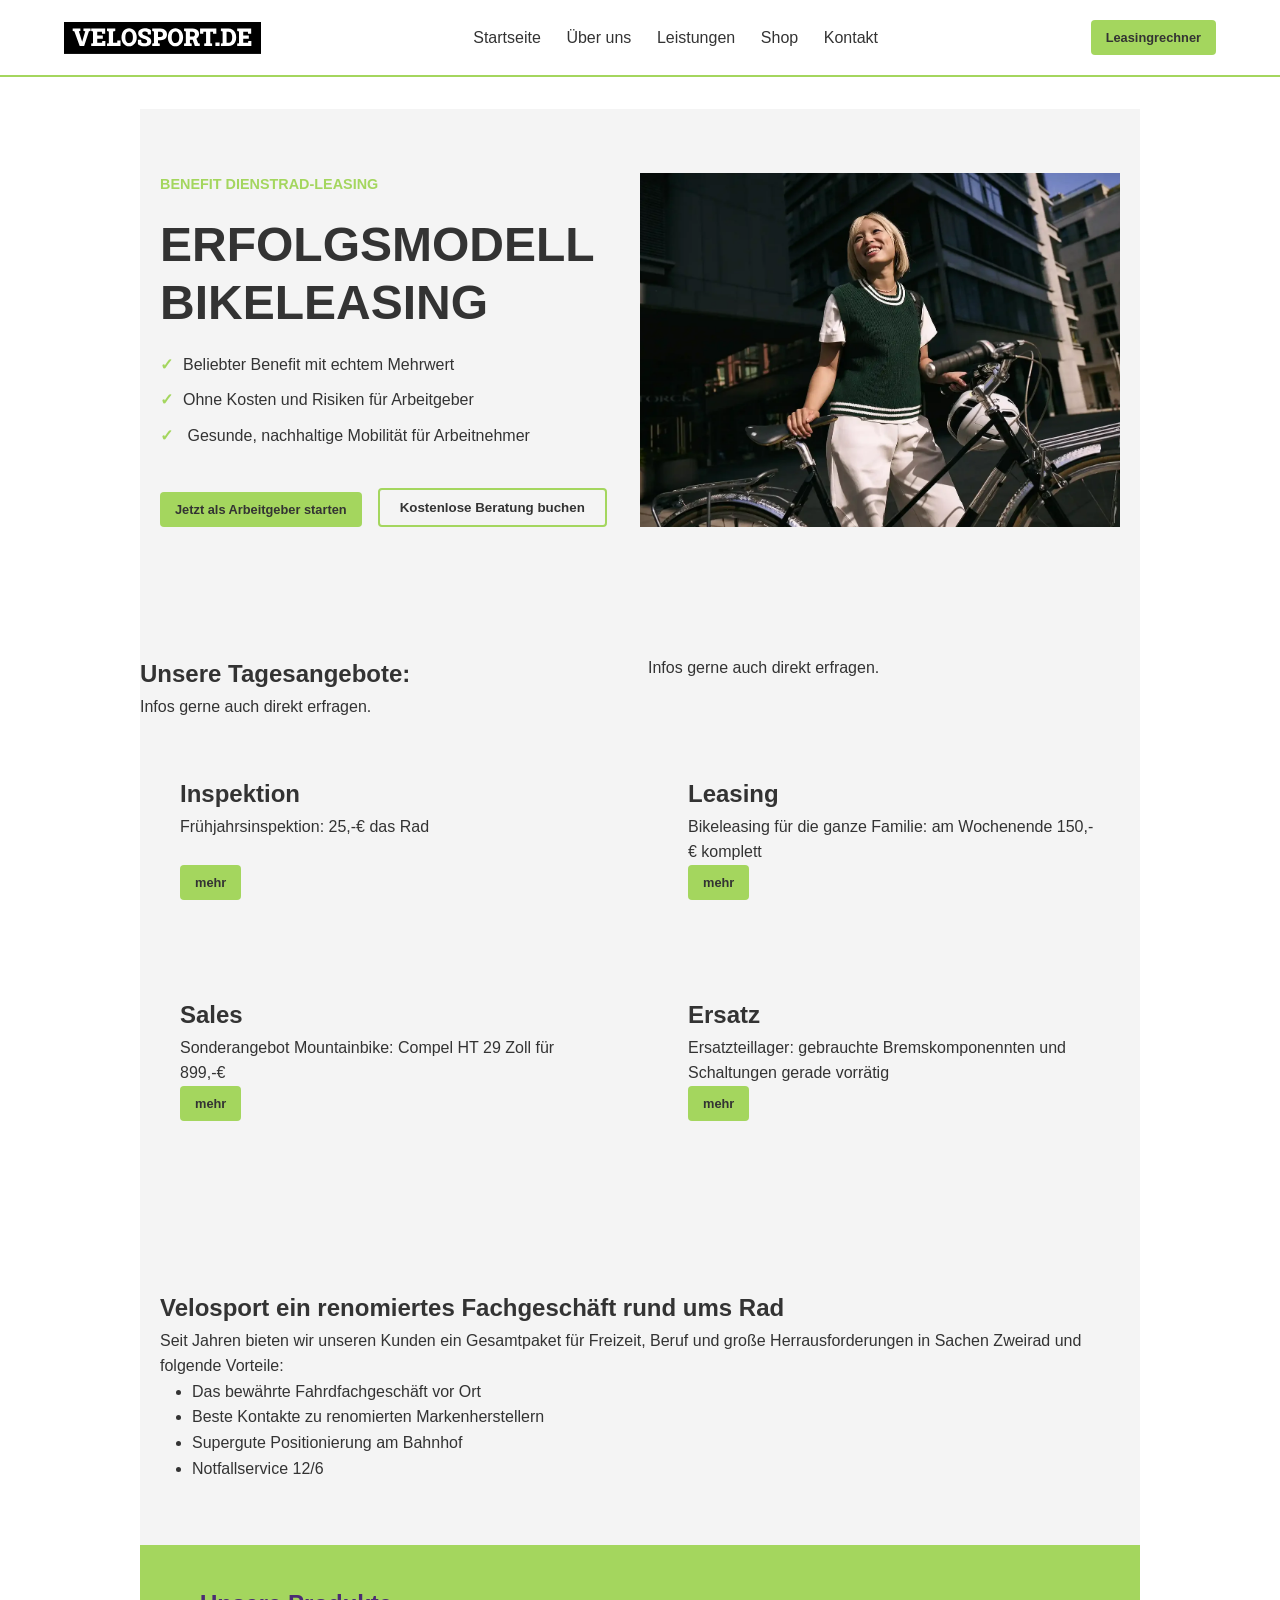
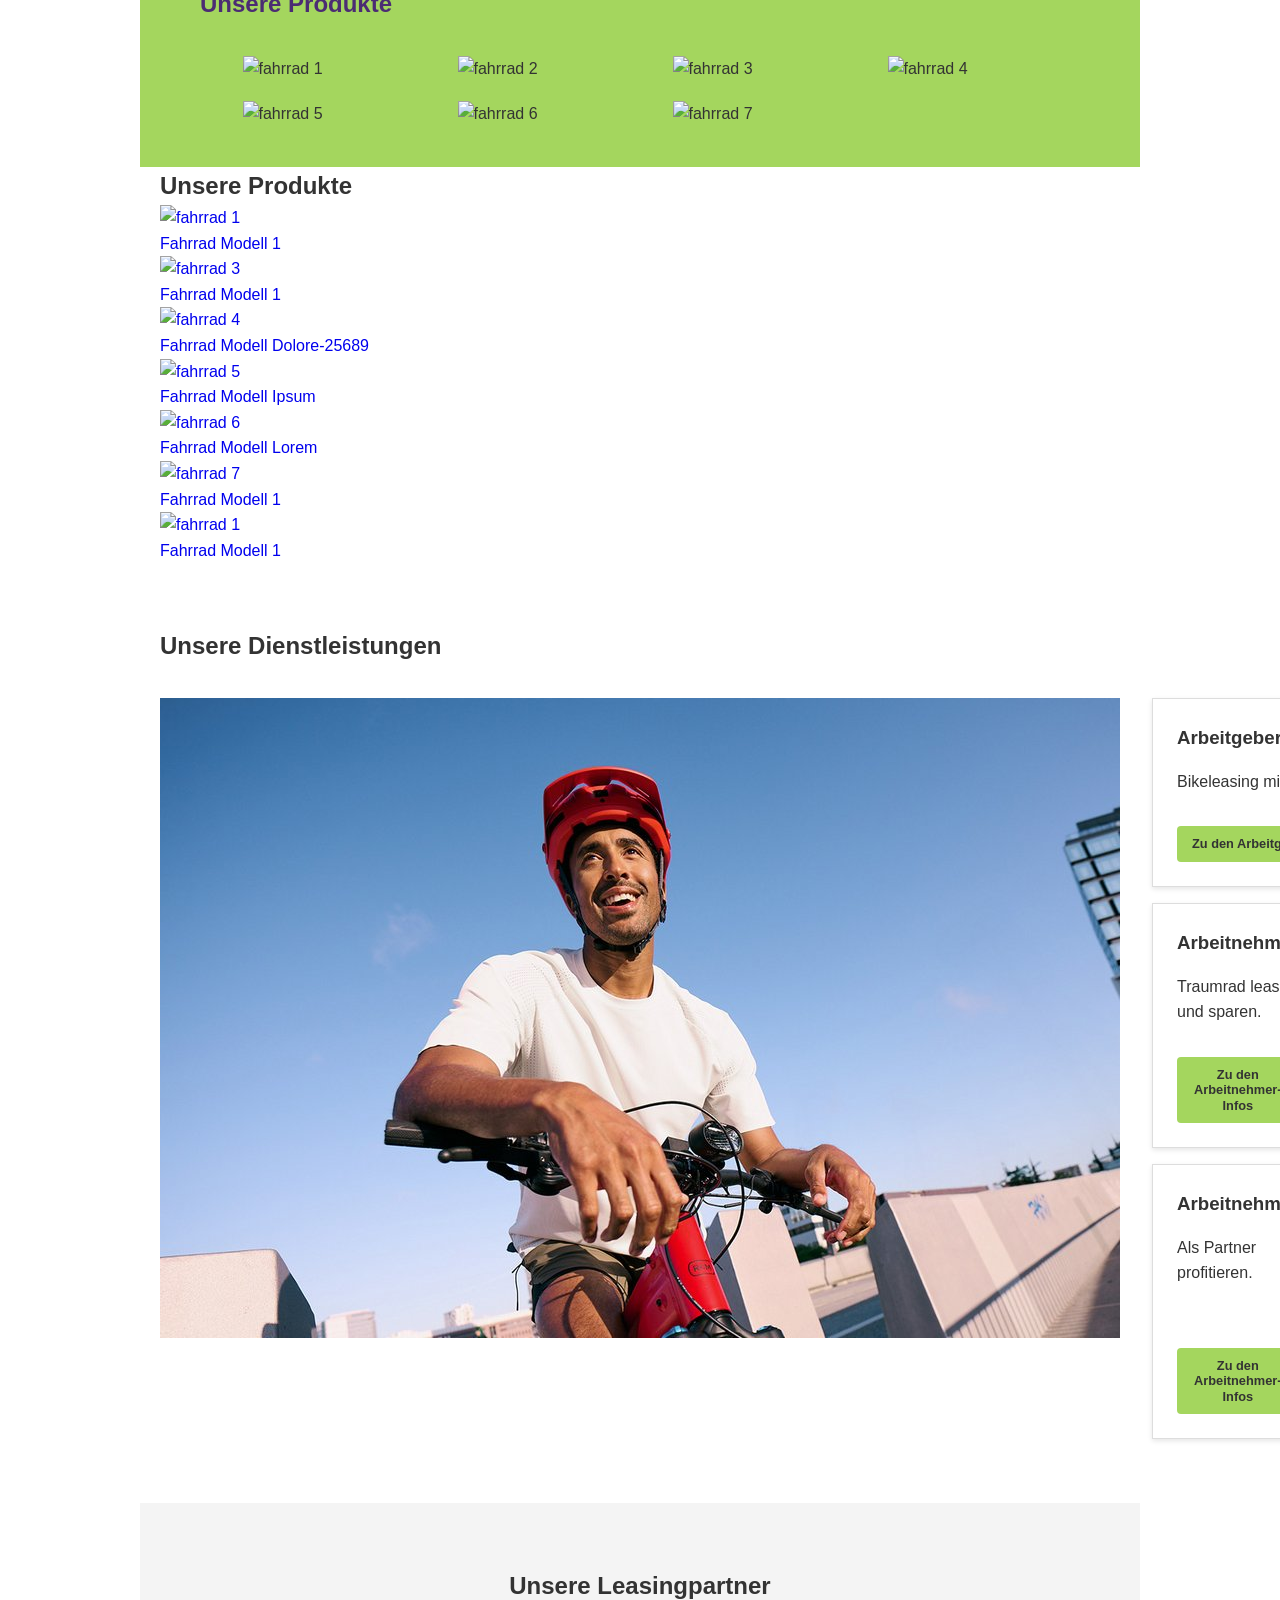
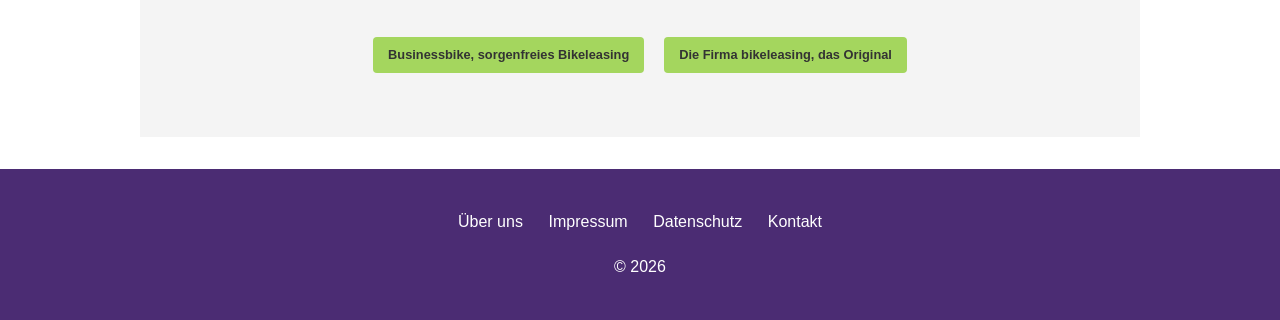
==== commit f15069b4: "fix" ====
--- a/index.html
+++ b/index.html
@@ -5,7 +5,6 @@
         <link rel="stylesheet" href="style.css" />
         <script src="https://cdn.tailwindcss.com"></script>
         <style>
-            /* Это исправит все ссылки внутри карточек */
             a {
                 text-decoration: none !important;
             }
@@ -13,7 +12,7 @@
         <script>
             tailwind.config = {
                 corePlugins: {
-                    preflight: false, // Это отключит «сброс» стилей, и сайт станет прежним
+                    preflight: false,
                 },
             }
         </script>
@@ -180,7 +179,7 @@
                                 Fahrrad Modell 1
                             </p>
                         </a>
-<!-- producte card 3 -->
+                        <!-- producte card 3 -->
                         <a
                             href="#"
                             class="group block text-center transition-transform hover:scale-105"
@@ -213,7 +212,7 @@
                                 Fahrrad Modell Ipsum
                             </p>
                         </a>
-<!-- producte card 5 -->
+                        <!-- producte card 5 -->
                         <a
                             href="#"
                             class="group block text-center transition-transform hover:scale-105"
@@ -272,10 +271,11 @@
                     <h2>Unsere Dienstleistungen</h2>
 
                     <div class="services-wrapper">
-                        <div class="services-image">
+                       <div class="services-image h-full">
                             <img
                                 src="images/dienstleistungen.jpg"
                                 alt="Unsere Dienstleistungen"
+                                class="w-full h-full object-cover block"
                             />
                         </div>
 
--- a/style.css
+++ b/style.css
@@ -29,7 +29,7 @@
     color: var(--brand-dark);
     background-color: var(--bg-light);
     line-height: 1.6;
-    
+
 }
 main {
     flex: 1; /* Wenn genügend Inhalt vorhanden ist, befindet sich die Fußzeile am unteren Rand. */
@@ -371,16 +371,16 @@
     margin-bottom: 1rem;
 }
 
-.services-image {
+/*.services-image {
     height: 100%;
 }
 
-.services-image img {
+/*.services-image img {
     width: 100%;
     height: 100%;
     object-fit: cover;
     display: block;
-}
+}*/
 .dienstleistungen h2 {
     margin-bottom: 2rem;
 }
